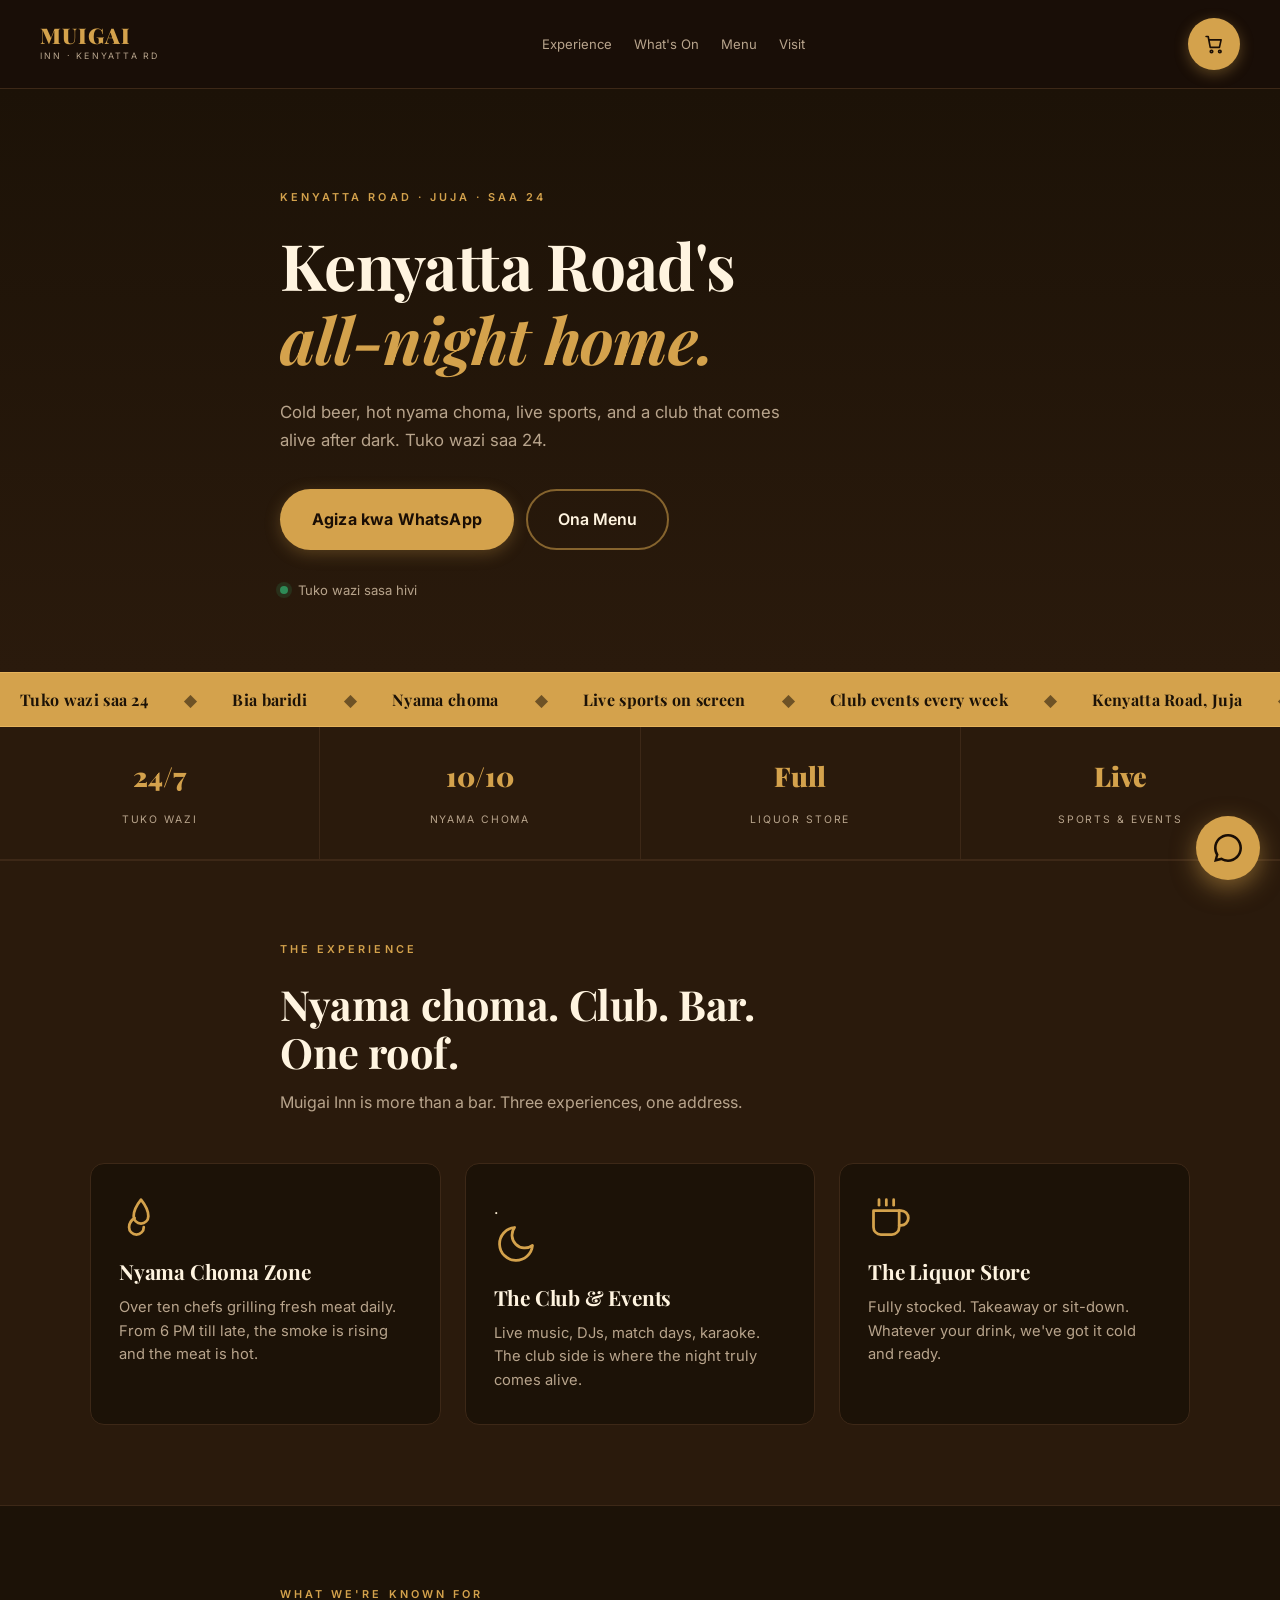
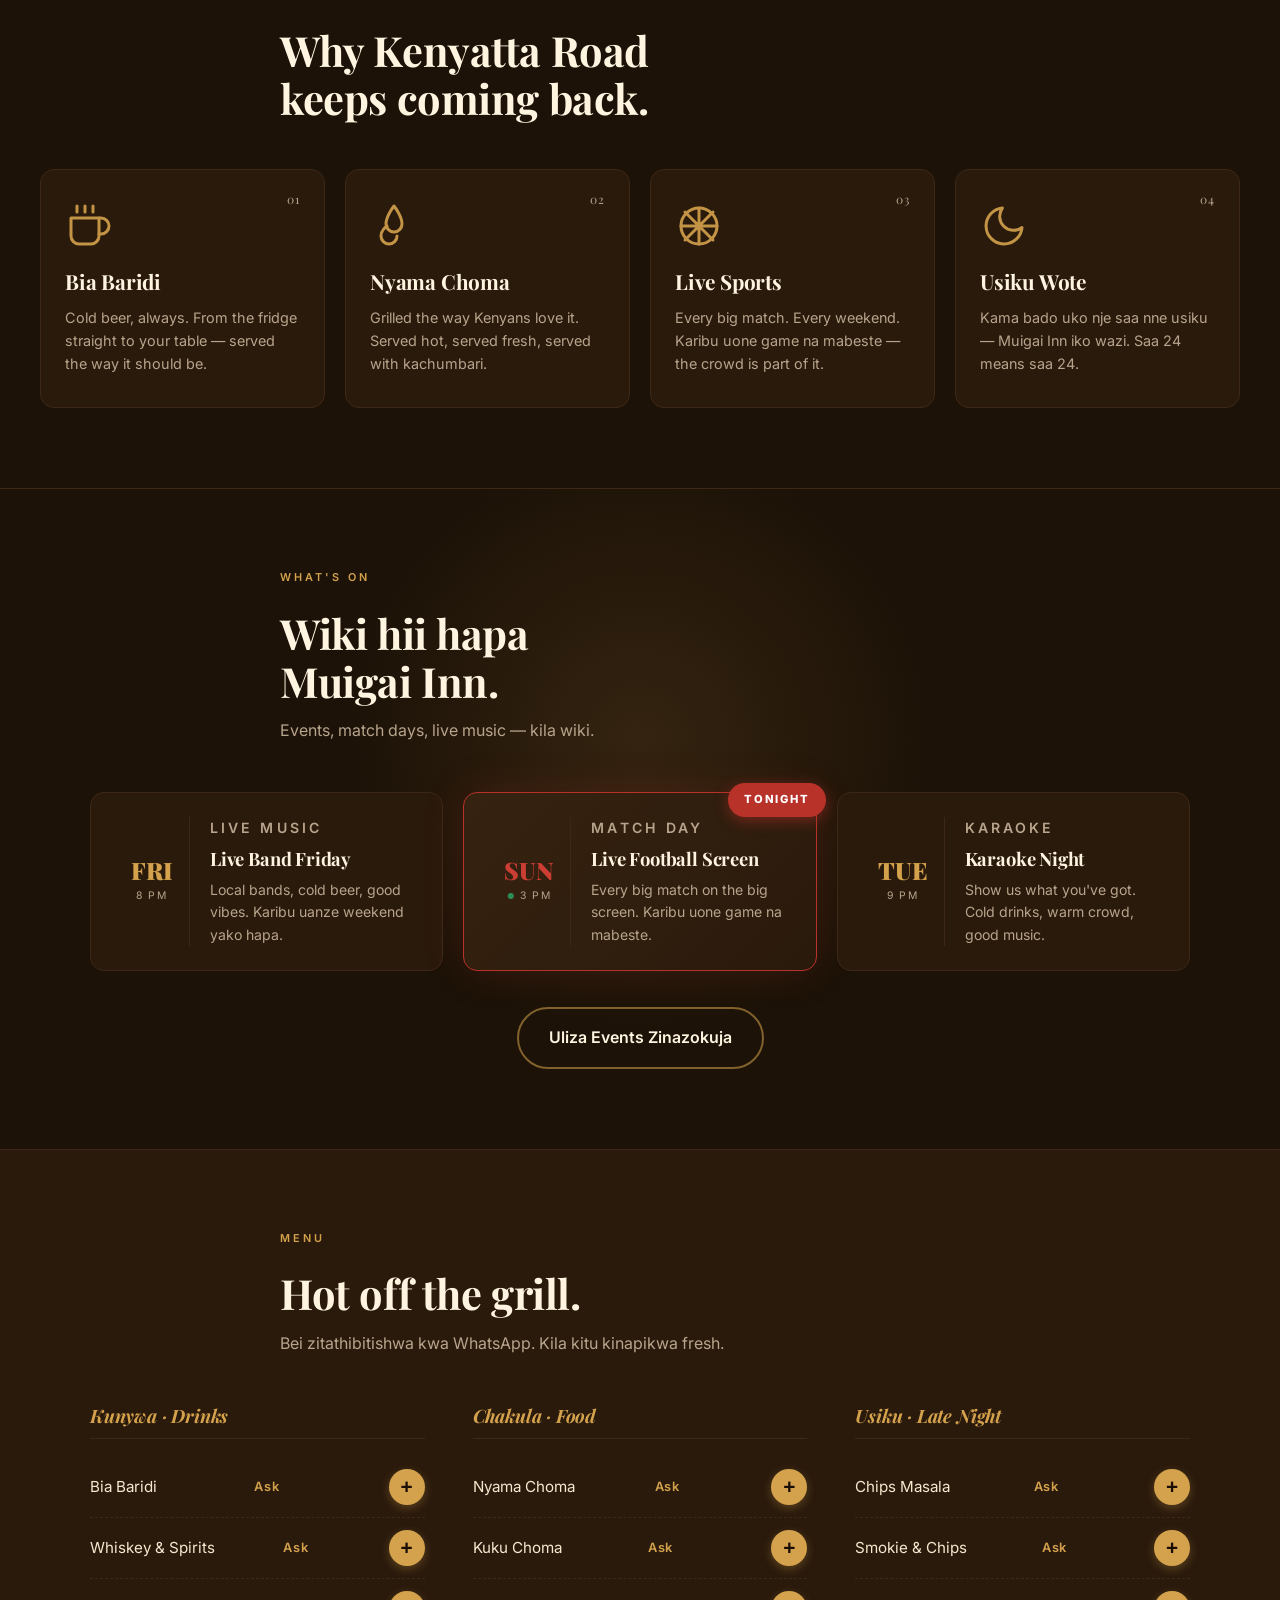
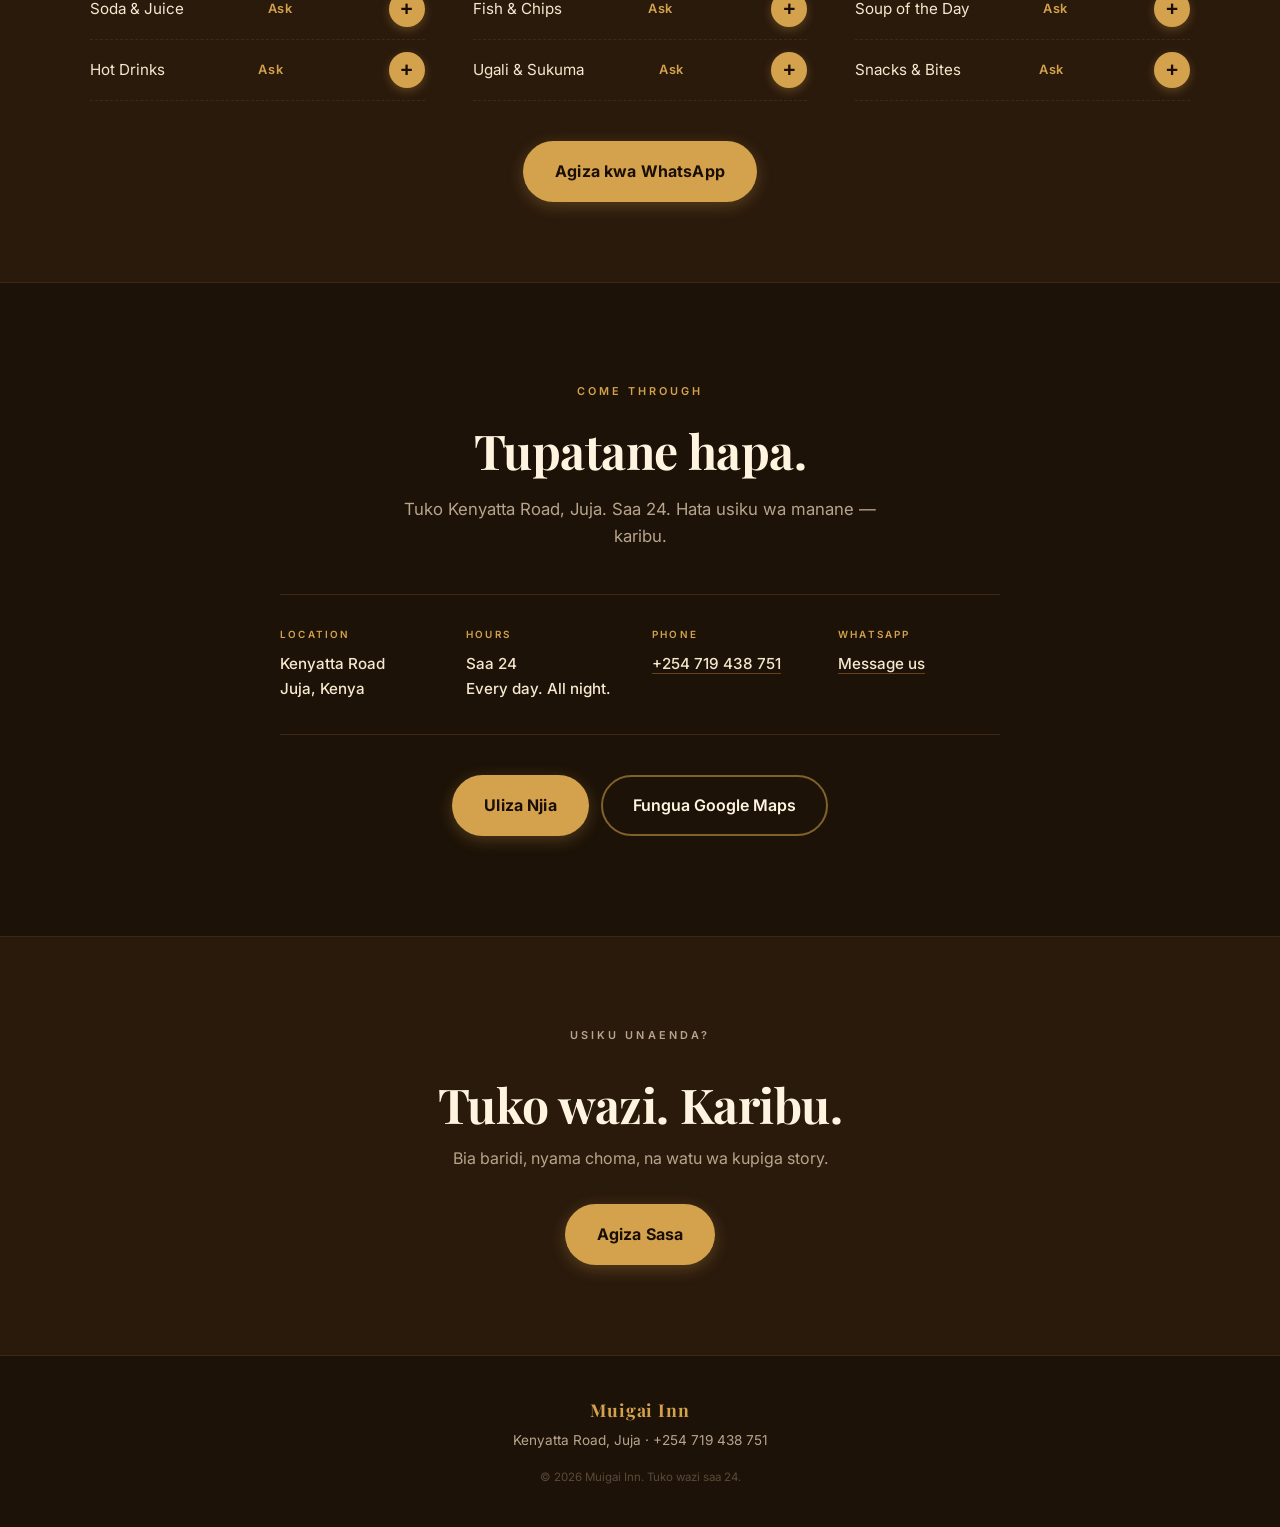
==== index.html @ 58d46f4d "Premium button system: accessible, high contrast, less warm gold" ====
<!DOCTYPE html>
<html lang="en">
<head>
<meta charset="UTF-8">
<meta name="viewport" content="width=device-width, initial-scale=1.0">
<meta name="description" content="Muigai Inn — Kenyatta Road's all-night home. Nyama choma, club, bar. Tuko wazi saa 24.">
<title>Muigai Inn — Kenyatta Road · Tuko Wazi Saa 24</title>
<link rel="preconnect" href="https://fonts.googleapis.com">
<link rel="preconnect" href="https://fonts.gstatic.com" crossorigin>
<link href="https://fonts.googleapis.com/css2?family=Playfair+Display:wght@700;900&family=Inter:wght@400;500;600;700&display=swap" rel="stylesheet">
<link rel="stylesheet" href="style.css">
</head>
<body>

<header class="site-header">
  <a href="#top" class="brand">
    <span class="brand-mark">MUIGAI</span>
    <span class="brand-tag">INN · KENYATTA RD</span>
  </a>
  <nav class="main-nav">
    <a href="#experience">Experience</a>
    <a href="#whatson">What's On</a>
    <a href="#menu">Menu</a>
    <a href="#visit">Visit</a>
  </nav>
  <button type="button" class="cart-button" id="cartButton" aria-label="Open cart">
    <svg viewBox="0 0 24 24" width="20" height="20" fill="none" stroke="currentColor" stroke-width="2" stroke-linecap="round" stroke-linejoin="round"><circle cx="9" cy="21" r="1.5"/><circle cx="19" cy="21" r="1.5"/><path d="M2.5 3h2.5l2.5 13h11l2-9H6"/></svg>
    <span class="cart-badge" id="cartBadge">0</span>
  </button>
</header>

<main id="top">

  <!-- HERO -->
  <section class="hero">
    <div class="hero-glow"></div>
    <div class="hero-inner">
      <p class="eyebrow">KENYATTA ROAD · JUJA · SAA 24</p>
      <h1>Kenyatta Road's<br><span class="amber">all-night home.</span></h1>
      <p class="hero-sub">
        Cold beer, hot nyama choma, live sports, and a club that comes alive after dark. Tuko wazi saa 24.
      </p>
      <div class="hero-actions">
        <a href="https://wa.me/254719438751?text=Habari%20Muigai%20Inn%20[SITE]%2C%20nataka%20kuagiza" class="btn btn-primary" target="_blank" rel="noopener">Agiza kwa WhatsApp</a>
        <a href="#menu" class="btn btn-secondary">Ona Menu</a>
      </div>
      <div class="hero-status">
        <span class="status-dot"></span>
        <span>Tuko wazi sasa hivi</span>
      </div>
    </div>
  </section>

  <!-- TICKER -->
  <div class="ticker">
    <div class="ticker-track">
      <span>Tuko wazi saa 24</span><span class="dot">◆</span>
      <span>Bia baridi</span><span class="dot">◆</span>
      <span>Nyama choma</span><span class="dot">◆</span>
      <span>Live sports on screen</span><span class="dot">◆</span>
      <span>Club events every week</span><span class="dot">◆</span>
      <span>Kenyatta Road, Juja</span><span class="dot">◆</span>
      <span>Tuko wazi saa 24</span><span class="dot">◆</span>
      <span>Bia baridi</span><span class="dot">◆</span>
      <span>Nyama choma</span><span class="dot">◆</span>
      <span>Live sports on screen</span><span class="dot">◆</span>
      <span>Club events every week</span><span class="dot">◆</span>
      <span>Kenyatta Road, Juja</span><span class="dot">◆</span>
    </div>
  </div>

  <!-- STATS -->
  <section class="stats-strip">
    <div class="stat"><strong>24/7</strong><span>Tuko Wazi</span></div>
    <div class="stat"><strong>10/10</strong><span>Nyama Choma</span></div>
    <div class="stat"><strong>Full</strong><span>Liquor Store</span></div>
    <div class="stat"><strong>Live</strong><span>Sports & Events</span></div>
  </section>

  <!-- THE EXPERIENCE -->
  <section id="experience" class="experience-section">
    <div class="section-heading">
      <p class="eyebrow">THE EXPERIENCE</p>
      <h2>Nyama choma. Club. Bar.<br>One roof.</h2>
      <p class="section-sub">Muigai Inn is more than a bar. Three experiences, one address.</p>
    </div>

    <div class="experience-grid">

      <article class="exp-card">
        <div class="exp-icon">
          <svg viewBox="0 0 24 24" fill="none" stroke="currentColor" stroke-width="1.5" stroke-linecap="round" stroke-linejoin="round"><path d="M12 2s-4 5-4 9a4 4 0 0 0 8 0c0-4-4-9-4-9z"/><path d="M8.5 12s-3 2-3 5a4 4 0 0 0 8 0"/></svg>
        </div>
        <h3>Nyama Choma Zone</h3>
        <p>Over ten chefs grilling fresh meat daily. From 6 PM till late, the smoke is rising and the meat is hot.</p>
      </article>

      <article class="exp-card">
 .        <div class="exp-icon">
          <svg viewBox="0 0 24 24" fill="none" stroke="currentColor" stroke-width="1.5" stroke-linecap="round" stroke-linejoin="round"><path d="M21 12.79A9 9 0 1 1 11.21 3 7 7 0 0 0 21 12.79z"/></svg>
        </div>
        <h3>The Club & Events</h3>
        <p>Live music, DJs, match days, karaoke. The club side is where the night truly comes alive.</p>
      </article>

      <article class="exp-card">
        <div class="exp-icon">
          <svg viewBox="0 0 24 24" fill="none" stroke="currentColor" stroke-width="1.5" stroke-linecap="round" stroke-linejoin="round"><path d="M17 8h1a4 4 0 0 1 0 8h-1"/><path d="M3 8h14v9a4 4 0 0 1-4 4H7a4 4 0 0 1-4-4V8z"/><line x1="6" y1="2" x2="6" y2="5"/><line x1="10" y1="2" x2="10" y2="5"/><line x1="14" y1="2" x2="14" y2="5"/></svg>
        </div>
        <h3>The Liquor Store</h3>
        <p>Fully stocked. Takeaway or sit-down. Whatever your drink, we've got it cold and ready.</p>
      </article>

    </div>
  </section>

  <!-- WHAT WE'RE KNOWN FOR -->
  <section id="known" class="known-section">
    <div class="section-heading">
      <p class="eyebrow">WHAT WE'RE KNOWN FOR</p>
      <h2>Why Kenyatta Road<br>keeps coming back.</h2>
    </div>

    <div class="known-grid">

      <article class="known-card">
        <div class="known-icon">
          <svg viewBox="0 0 24 24" fill="none" stroke="currentColor" stroke-width="1.5" stroke-linecap="round" stroke-linejoin="round"><path d="M17 8h1a4 4 0 0 1 0 8h-1"/><path d="M3 8h14v9a4 4 0 0 1-4 4H7a4 4 0 0 1-4-4V8z"/><line x1="6" y1="2" x2="6" y2="5"/><line x1="10" y1="2" x2="10" y2="5"/><line x1="14" y1="2" x2="14" y2="5"/></svg>
        </div>
        <span class="known-num">01</span>
        <h3>Bia Baridi</h3>
        <p>Cold beer, always. From the fridge straight to your table — served the way it should be.</p>
      </article>

      <article class="known-card">
        <div class="known-icon">
          <svg viewBox="0 0 24 24" fill="none" stroke="currentColor" stroke-width="1.5" stroke-linecap="round" stroke-linejoin="round"><path d="M12 2s-4 5-4 9a4 4 0 0 0 8 0c0-4-4-9-4-9z"/><path d="M8.5 12s-3 2-3 5a4 4 0 0 0 8 0"/></svg>
        </div>
        <span class="known-num">02</span>
        <h3>Nyama Choma</h3>
        <p>Grilled the way Kenyans love it. Served hot, served fresh, served with kachumbari.</p>
      </article>

      <article class="known-card">
        <div class="known-icon">
          <svg viewBox="0 0 24 24" fill="none" stroke="currentColor" stroke-width="1.5" stroke-linecap="round" stroke-linejoin="round"><circle cx="12" cy="12" r="9"/><path d="M12 3v18M3 12h18M5 5l14 14M5 19L19 5"/></svg>
        </div>
        <span class="known-num">03</span>
        <h3>Live Sports</h3>
        <p>Every big match. Every weekend. Karibu uone game na mabeste — the crowd is part of it.</p>
      </article>

      <article class="known-card">
        <div class="known-icon">
          <svg viewBox="0 0 24 24" fill="none" stroke="currentColor" stroke-width="1.5" stroke-linecap="round" stroke-linejoin="round"><path d="M21 12.79A9 9 0 1 1 11.21 3 7 7 0 0 0 21 12.79z"/></svg>
        </div>
        <span class="known-num">04</span>
        <h3>Usiku Wote</h3>
        <p>Kama bado uko nje saa nne usiku — Muigai Inn iko wazi. Saa 24 means saa 24.</p>
      </article>

    </div>
  </section>

  <!-- WHAT'S ON -->
  <section id="whatson" class="events-section">
    <div class="section-heading">
      <p class="eyebrow">WHAT'S ON</p>
      <h2>Wiki hii hapa<br>Muigai Inn.</h2>
      <p class="section-sub">Events, match days, live music — kila wiki.</p>
    </div>

    <div class="events-grid">

      <article class="event-card" data-day="5">
        <div class="event-date">
          <span class="event-day">FRI</span>
          <span class="event-time">8 PM</span>
        </div>
        <div class="event-body">
          <span class="next-up-badge">NEXT UP</span><p class="event-tag">LIVE MUSIC</p>
          <h3>Live Band Friday</h3>
          <p>Local bands, cold beer, good vibes. Karibu uanze weekend yako hapa.</p>
        </div>
      </article>

      <article class="event-card" data-day="0">
        <div class="event-date">
          <span class="event-day">SUN</span>
          <span class="event-time">3 PM</span>
        </div>
        <div class="event-body">
          <span class="next-up-badge">NEXT UP</span><p class="event-tag">MATCH DAY</p>
          <h3>Live Football Screen</h3>
          <p>Every big match on the big screen. Karibu uone game na mabeste.</p>
        </div>
      </article>

      <article class="event-card" data-day="2">
        <div class="event-date">
          <span class="event-day">TUE</span>
          <span class="event-time">9 PM</span>
        </div>
        <div class="event-body">
          <span class="next-up-badge">NEXT UP</span><p class="event-tag">KARAOKE</p>
          <h3>Karaoke Night</h3>
          <p>Show us what you've got. Cold drinks, warm crowd, good music.</p>
        </div>
      </article>

    </div>

    <div class="events-cta">
      <a href="https://wa.me/254719438751?text=Habari%20Muigai%20Inn%20[SITE]%2C%20nataka%20kujua%20event%20zinazokuja" class="btn btn-secondary" target="_blank" rel="noopener">Uliza Events Zinazokuja</a>
    </div>
  </section>

  <!-- MENU -->
  <section id="menu" class="menu-section">
    <div class="section-heading">
      <p class="eyebrow">MENU</p>
      <h2>Hot off the grill.</h2>
      <p class="section-sub">Bei zitathibitishwa kwa WhatsApp. Kila kitu kinapikwa fresh.</p>
    </div>

    <div class="menu-grid">

      <div class="menu-block">
        <h3 class="menu-category">Kunywa · Drinks</h3>
        <ul class="menu-list">
          <li><span>Bia Baridi</span><em>Ask</em><button type="button" class="menu-add" data-name="Bia Baridi">+</button></li>
          <li><span>Whiskey & Spirits</span><em>Ask</em><button type="button" class="menu-add" data-name="Whiskey & Spirits">+</button></li>
          <li><span>Soda & Juice</span><em>Ask</em><button type="button" class="menu-add" data-name="Soda & Juice">+</button></li>
          <li><span>Hot Drinks</span><em>Ask</em><button type="button" class="menu-add" data-name="Hot Drinks">+</button></li>
        </ul>
      </div>

      <div class="menu-block">
        <h3 class="menu-category">Chakula · Food</h3>
        <ul class="menu-list">
          <li><span>Nyama Choma</span><em>Ask</em><button type="button" class="menu-add" data-name="Nyama Choma">+</button></li>
          <li><span>Kuku Choma</span><em>Ask</em><button type="button" class="menu-add" data-name="Kuku Choma">+</button></li>
          <li><span>Fish & Chips</span><em>Ask</em><button type="button" class="menu-add" data-name="Fish & Chips">+</button></li>
          <li><span>Ugali & Sukuma</span><em>Ask</em><button type="button" class="menu-add" data-name="Ugali & Sukuma">+</button></li>
        </ul>
      </div>

      <div class="menu-block">
        <h3 class="menu-category">Usiku · Late Night</h3>
        <ul class="menu-list">
          <li><span>Chips Masala</span><em>Ask</em><button type="button" class="menu-add" data-name="Chips Masala">+</button></li>
          <li><span>Smokie & Chips</span><em>Ask</em><button type="button" class="menu-add" data-name="Smokie & Chips">+</button></li>
          <li><span>Soup of the Day</span><em>Ask</em><button type="button" class="menu-add" data-name="Soup of the Day">+</button></li>
          <li><span>Snacks & Bites</span><em>Ask</em><button type="button" class="menu-add" data-name="Snacks & Bites">+</button></li>
        </ul>
      </div>

    </div>

    <div class="menu-cta">
      <a href="https://wa.me/254719438751?text=Habari%20Muigai%20Inn%20[SITE]%2C%20nataka%20kuagiza" class="btn btn-primary" target="_blank" rel="noopener">Agiza kwa WhatsApp</a>
    </div>
  </section>

  <!-- VISIT -->
  <section id="visit" class="visit-section">
    <div class="visit-inner">
      <p class="eyebrow">COME THROUGH</p>
      <h2>Tupatane hapa.</h2>
      <p class="visit-sub">Tuko Kenyatta Road, Juja. Saa 24. Hata usiku wa manane — karibu.</p>

      <div class="visit-details">
        <div class="visit-detail">
          <span>LOCATION</span>
          <strong>Kenyatta Road<br>Juja, Kenya</strong>
        </div>
        <div class="visit-detail">
          <span>HOURS</span>
          <strong>Saa 24<br>Every day. All night.</strong>
        </div>
        <div class="visit-detail">
          <span>PHONE</span>
          <strong><a href="tel:+254719438751">+254 719 438 751</a></strong>
        </div>
        <div class="visit-detail">
          <span>WHATSAPP</span>
          <strong><a href="https://wa.me/254719438751?text=Habari%20Muigai%20Inn%20[SITE]" target="_blank" rel="noopener">Message us</a></strong>
        </div>
      </div>

      <div class="visit-actions">
        <a href="https://wa.me/254719438751?text=Habari%20Muigai%20Inn%20[SITE]%2C%20nataka%20kujua%20mko%20wapi" class="btn btn-primary" target="_blank" rel="noopener">Uliza Njia</a>
        <a href="https://www.google.com/maps/search/?api=1&query=Muigai+Inn+Kenyatta+Road+Juja" class="btn btn-secondary" target="_blank" rel="noopener">Fungua Google Maps</a>
      </div>
    </div>
  </section>

  <!-- FINAL CTA -->
  <section class="final-cta">
    <p class="eyebrow">USIKU UNAENDA?</p>
    <h2>Tuko wazi. Karibu.</h2>
    <p>Bia baridi, nyama choma, na watu wa kupiga story.</p>
    <a href="https://wa.me/254719438751?text=Habari%20Muigai%20Inn%20[SITE]%2C%20niko%20njiani" class="btn btn-primary" target="_blank" rel="noopener">Agiza Sasa</a>
  </section>

</main>

<footer class="site-footer">
  <p>Muigai Inn</p>
  <p class="footer-sub">Kenyatta Road, Juja · +254 719 438 751</p>
  <p class="footer-fine">© 2026 Muigai Inn. Tuko wazi saa 24.</p>
</footer>

<a href="https://wa.me/254719438751?text=Habari%20Muigai%20Inn%20[SITE]%2C%20nataka%20kuagiza" class="floating-whatsapp" target="_blank" rel="noopener" aria-label="WhatsApp">
  <svg viewBox="0 0 24 24" width="28" height="28" fill="currentColor"><path d="M20.5 3.5A11.9 11.9 0 0 0 12 0C5.4 0 0 5.4 0 12c0 2.1.5 4.1 1.6 5.9L0 24l6.3-1.6A11.9 11.9 0 0 0 12 24c6.6 0 12-5.4 12-12 0-3.2-1.2-6.2-3.5-8.5zM12 21.8c-1.8 0-3.5-.5-5-1.4l-.4-.2-3.7.9 1-3.6-.2-.4A9.7 9.7 0 0 1 2.2 12C2.2 6.6 6.6 2.2 12 2.2S21.8 6.6 21.8 12s-4.4 9.8-9.8 9.8z"/></svg>
</a>

<!-- CART DRAWER -->
<aside class="cart-drawer" id="cartDrawer" aria-hidden="true">
  <div class="cart-header">
    <h3>Order yako</h3>
    <button type="button" class="cart-close" id="cartClose" aria-label="Close">×</button>
  </div>
  <div class="cart-items" id="cartItems"><p class="cart-empty">Bado hakuna kitu.</p></div>
  <div class="cart-footer">
    <p class="cart-note">Bei zitathibitishwa kwa WhatsApp.</p>
    <button type="button" class="btn btn-hot cart-checkout" id="cartCheckout">Tuma Order</button>
  </div>
</aside>
<div class="cart-overlay" id="cartOverlay"></div>
<div class="toast" id="toast">Imeongezwa</div>

<script src="script.js"></script>
</body>
</html>
---- style.css ----
:root {
  --bg: #1C1207;
  --surface: #2A1A0C;
  --surface-2: #362210;
  --amber: #D4A24C;
  --amber-light: #E5B35C;
  --hot: #B8322A;
  --hot-light: #CC3D34;
  --cream: #FFF4E0;
  --text: #F5E8CE;
  --muted: #B8A48C;
  --border: #3D2817;
  --red: #C55A34;
  --radius: 14px;
}

* { margin: 0; padding: 0; box-sizing: border-box; }

html, body {
  background: var(--bg);
  color: var(--text);
  font-family: 'Inter', -apple-system, sans-serif;
  line-height: 1.6;
  -webkit-font-smoothing: antialiased;
}

h1, h2, h3 { font-family: 'Playfair Display', serif; font-weight: 700; letter-spacing: -0.01em; line-height: 1.15; }
a { color: inherit; text-decoration: none; }
img { max-width: 100%; display: block; }

/* ===== HEADER ===== */
.site-header {
  position: sticky; top: 0; z-index: 100;
  display: flex; align-items: center; justify-content: space-between;
  gap: 16px; padding: 16px 20px;
  background: rgba(26, 15, 8, 0.92);
  backdrop-filter: blur(12px);
  border-bottom: 1px solid var(--border);
}
.brand { display: flex; flex-direction: column; }
.brand-mark {
  font-family: 'Playfair Display', serif;
  font-weight: 900; font-size: 1.35rem;
  color: var(--amber); letter-spacing: 0.05em; line-height: 1;
}
.brand-tag {
  font-size: 0.55rem; letter-spacing: 0.25em;
  color: var(--muted); margin-top: 3px;
}
.main-nav { display: none; gap: 22px; font-size: 0.82rem; color: var(--muted); }
.main-nav a:hover { color: var(--amber); }
.header-cta {
  display: inline-flex; align-items: center; gap: 8px;
  background: var(--amber); color: var(--bg);
  font-weight: 600; font-size: 0.78rem;
  padding: 9px 16px; border-radius: 999px;
}
.header-cta:hover { background: var(--amber-light); }
.header-cta .dot {
  width: 7px; height: 7px; border-radius: 50%;
  background: #2E8B57;
  box-shadow: 0 0 0 3px rgba(46, 139, 87, 0.25);
  animation: pulse 2s infinite;
}
@keyframes pulse {
  0%, 100% { box-shadow: 0 0 0 3px rgba(46, 139, 87, 0.25); }
  50% { box-shadow: 0 0 0 6px rgba(46, 139, 87, 0.1); }
}
@media (min-width: 720px) {
  .main-nav { display: flex; }
  .site-header { padding: 18px 40px; }
}

/* ===== HERO ===== */
.hero {
  position: relative;
  padding: 100px 20px 70px;
  overflow: hidden;
  background: linear-gradient(180deg, var(--bg) 0%, var(--surface) 100%);
}
.hero-glow {
  position: absolute;
  top: -100px; left: 50%;
  transform: translateX(-50%);
  width: 600px; height: 600px;
  background: radial-gradient(circle, var(--amber-glow) 0%, transparent 60%);
  pointer-events: none;
  opacity: 0.7;
}
.hero-inner { position: relative; max-width: 720px; margin: 0 auto; }
.eyebrow {
  font-size: 0.68rem; letter-spacing: 0.28em;
  color: var(--amber); font-weight: 600;
  margin-bottom: 22px;
}
.hero h1 {
  font-size: clamp(2.4rem, 9vw, 4rem);
  margin-bottom: 22px;
  color: var(--cream);
}
.hero h1 .amber { color: var(--amber); font-style: italic; }
.hero-sub {
  font-size: 1.05rem; color: var(--muted);
  max-width: 540px; margin-bottom: 34px;
  line-height: 1.7;
}
.hero-actions { display: flex; flex-wrap: wrap; gap: 12px; margin-bottom: 26px; }

.btn {
  display: inline-block; padding: 14px 26px;
  border-radius: 999px; font-weight: 600;
  font-size: 0.88rem;
  transition: all 0.2s ease;
  border: 1px solid transparent;
  font-family: inherit;
}
.btn-primary { background: var(--amber); color: var(--bg); }
.btn-primary:hover { background: var(--amber-light); }
.btn-secondary { border-color: var(--border); color: var(--text); }
.btn-secondary:hover { border-color: var(--amber); color: var(--amber); }

.hero-status {
  display: inline-flex; align-items: center; gap: 10px;
  font-size: 0.82rem; color: var(--muted);
}
.status-dot {
  width: 8px; height: 8px; border-radius: 50%;
  background: #2E8B57;
  box-shadow: 0 0 0 4px rgba(46, 139, 87, 0.2);
}

/* ===== TICKER ===== */
.ticker {
  background: var(--amber); color: var(--bg);
  overflow: hidden; padding: 14px 0;
  border-top: 1px solid var(--amber-light);
  border-bottom: 1px solid var(--amber-light);
}
.ticker-track {
  display: flex; gap: 36px;
  animation: scroll 45s linear infinite;
  white-space: nowrap;
  font-family: 'Playfair Display', serif;
  font-weight: 700; font-size: 1rem;
  letter-spacing: 0.02em;
  padding: 0 20px;
}
.ticker-track .dot { opacity: 0.55; }
@keyframes scroll {
  from { transform: translateX(0); }
  to { transform: translateX(-50%); }
}

/* ===== STATS ===== */
.stats-strip {
  display: grid;
  grid-template-columns: repeat(2, 1fr);
  gap: 1px;
  background: var(--border);
  border-bottom: 1px solid var(--border);
}
@media (min-width: 720px) { .stats-strip { grid-template-columns: repeat(4, 1fr); } }
.stat {
  background: var(--surface);
  padding: 28px 20px; text-align: center;
}
.stat strong {
  display: block;
  font-family: 'Playfair Display', serif;
  font-size: 1.7rem; font-weight: 900;
  color: var(--amber); margin-bottom: 6px;
}
.stat span {
  font-size: 0.65rem; letter-spacing: 0.18em;
  color: var(--muted); text-transform: uppercase;
}

/* ===== KNOWN SECTION ===== */
.known-section { padding: 80px 20px; }
.section-heading {
  max-width: 720px; margin: 0 auto 48px;
}
.section-heading h2 {
  font-size: clamp(1.8rem, 5vw, 2.6rem);
  margin-bottom: 14px;
  color: var(--cream);
}
.section-sub { color: var(--muted); }

.known-grid {
  display: grid;
  grid-template-columns: 1fr;
  gap: 20px;
  max-width: 1200px;
  margin: 0 auto;
}
@media (min-width: 640px) { .known-grid { grid-template-columns: repeat(2, 1fr); } }
@media (min-width: 960px) { .known-grid { grid-template-columns: repeat(4, 1fr); } }

.known-card {
  background: var(--surface);
  border: 1px solid var(--border);
  border-radius: var(--radius);
  padding: 32px 24px;
  position: relative;
  transition: all 0.3s ease;
  overflow: hidden;
}
.known-card:hover {
  border-color: var(--amber);
  transform: translateY(-3px);
  background: var(--surface-2);
}
.known-icon {
  width: 48px; height: 48px;
  color: var(--amber);
  margin-bottom: 20px;
  opacity: 0.9;
}
.known-num {
  position: absolute;
  top: 20px; right: 24px;
  font-family: 'Playfair Display', serif;
  font-size: 0.75rem;
  color: var(--muted);
  letter-spacing: 0.1em;
}
.known-card h3 {
  font-size: 1.3rem;
  margin-bottom: 12px;
  color: var(--cream);
}
.known-card p {
  font-size: 0.9rem;
  color: var(--muted);
  line-height: 1.6;
}

/* ===== MENU ===== */
.menu-section {
  padding: 80px 20px;
  background: var(--surface);
  border-top: 1px solid var(--border);
  border-bottom: 1px solid var(--border);
}
.menu-grid {
  display: grid;
  grid-template-columns: 1fr;
  gap: 40px;
  max-width: 1100px;
  margin: 0 auto 40px;
}
@media (min-width: 720px) { .menu-grid { grid-template-columns: repeat(3, 1fr); gap: 48px; } }

.menu-block {}
.menu-category {
  font-family: 'Playfair Display', serif;
  font-size: 1.15rem;
  color: var(--amber);
  margin-bottom: 18px;
  padding-bottom: 12px;
  border-bottom: 1px solid var(--border);
  font-style: italic;
}
.menu-list { list-style: none; }
.menu-list li {
  display: flex;
  justify-content: space-between;
  align-items: baseline;
  gap: 12px;
  padding: 12px 0;
  border-bottom: 1px dashed rgba(154, 135, 112, 0.15);
  font-size: 0.95rem;
}
.menu-list li span { color: var(--text); }
.menu-list li em {
  font-style: normal;
  font-size: 0.8rem;
  color: var(--amber);
  font-weight: 600;
  letter-spacing: 0.05em;
}
.menu-cta { text-align: center; }

/* ===== VISIT ===== */
.visit-section {
  padding: 100px 20px;
  background:
    radial-gradient(ellipse at bottom, var(--amber-glow) 0%, transparent 60%),
    var(--bg);
}
.visit-inner { max-width: 720px; margin: 0 auto; text-align: center; }
.visit-inner h2 {
  font-size: clamp(2rem, 6vw, 3rem);
  margin-bottom: 18px;
  color: var(--cream);
}
.visit-sub {
  color: var(--muted);
  font-size: 1.05rem;
  margin-bottom: 44px;
  max-width: 480px;
  margin-left: auto;
  margin-right: auto;
}
.visit-details {
  display: grid;
  grid-template-columns: repeat(2, 1fr);
  gap: 28px 24px;
  margin-bottom: 40px;
  padding: 32px 0;
  border-top: 1px solid var(--border);
  border-bottom: 1px solid var(--border);
  text-align: left;
}
@media (min-width: 640px) { .visit-details { grid-template-columns: repeat(4, 1fr); } }
.visit-detail span {
  display: block;
  font-size: 0.62rem; letter-spacing: 0.22em;
  color: var(--amber); font-weight: 600;
  margin-bottom: 8px;
}
.visit-detail strong {
  font-weight: 500;
  font-size: 0.95rem;
  line-height: 1.5;
  color: var(--text);
}
.visit-detail a { border-bottom: 1px solid rgba(212, 136, 59, 0.4); }
.visit-detail a:hover { color: var(--amber); border-color: var(--amber); }
.visit-actions { display: flex; flex-wrap: wrap; gap: 12px; justify-content: center; }

/* ===== FINAL CTA ===== */
.final-cta {
  text-align: center;
  padding: 90px 20px;
  background: var(--surface);
  border-top: 1px solid var(--border);
}
.final-cta h2 {
  font-size: clamp(2rem, 6vw, 3rem);
  margin-bottom: 14px;
  color: var(--cream);
}
.final-cta p { color: var(--muted); margin-bottom: 32px; }

/* ===== FOOTER ===== */
.site-footer {
  text-align: center;
  padding: 40px 20px;
  border-top: 1px solid var(--border);
  font-size: 0.85rem;
  color: var(--muted);
  background: var(--bg);
}
.site-footer p:first-child {
  font-family: 'Playfair Display', serif;
  color: var(--amber);
  font-weight: 700;
  font-size: 1.1rem;
  letter-spacing: 0.05em;
}
.footer-sub { margin: 6px 0 16px; }
.footer-fine { font-size: 0.72rem; color: #5A4A38; }

/* ===== FLOATING WHATSAPP ===== */
.floating-whatsapp {
  position: fixed;
  bottom: 20px; right: 20px;
  width: 58px; height: 58px;
  background: var(--amber);
  color: var(--bg);
  border-radius: 50%;
  display: flex; align-items: center; justify-content: center;
  box-shadow: 0 8px 24px var(--amber-glow);
  z-index: 200;
  transition: transform 0.2s;
}
.floating-whatsapp:hover { transform: scale(1.08); background: var(--amber-light); }

/* ===== REVEAL ===== */
.reveal {
  opacity: 0;
  transform: translateY(20px);
  transition: opacity 0.7s ease, transform 0.7s ease;
}
.reveal.visible { opacity: 1; transform: translateY(0); }

/* ===== EVENTS SECTION ===== */
.events-section {
  padding: 80px 20px;
  background: var(--bg);
  border-top: 1px solid var(--border);
}
.events-grid {
  display: grid;
  grid-template-columns: 1fr;
  gap: 20px;
  max-width: 1100px;
  margin: 0 auto 36px;
}
@media (min-width: 720px) { .events-grid { grid-template-columns: repeat(3, 1fr); } }

.event-card {
  display: flex;
  gap: 20px;
  background: var(--surface);
  border: 1px solid var(--border);
  border-radius: var(--radius);
  padding: 24px;
  transition: all 0.25s ease;
}
.event-card:hover {
  border-color: var(--amber);
  transform: translateY(-3px);
  background: var(--surface-2);
}
.event-date {
  flex-shrink: 0;
  display: flex;
  flex-direction: column;
  align-items: center;
  justify-content: center;
  padding: 12px 16px;
  border-right: 1px solid var(--border);
  min-width: 68px;
}
.event-day {
  font-family: 'Playfair Display', serif;
  font-size: 1.5rem;
  font-weight: 900;
  color: var(--amber);
  line-height: 1;
}
.event-time {
  font-size: 0.65rem;
  letter-spacing: 0.15em;
  color: var(--muted);
  margin-top: 6px;
}
.event-body { flex: 1; }
.event-tag {
  font-size: 0.6rem;
  letter-spacing: 0.22em;
  color: var(--amber);
  font-weight: 600;
  margin-bottom: 8px;
}
.event-body h3 {
  font-size: 1.15rem;
  margin-bottom: 10px;
  color: var(--cream);
}
.event-body p {
  font-size: 0.88rem;
  color: var(--muted);
  line-height: 1.6;
}
.events-cta { text-align: center; }

/* ===== CART BUTTON ===== */
.cart-button { position: relative; background: var(--amber); color: var(--bg); border: none; width: 44px; height: 44px; border-radius: 50%; display: flex; align-items: center; justify-content: center; cursor: pointer; }
.cart-button:hover { background: var(--amber-light); }
.cart-badge { position: absolute; top: -4px; right: -4px; background: var(--bg); color: var(--amber); border: 2px solid var(--amber); min-width: 22px; height: 22px; border-radius: 999px; display: none; align-items: center; justify-content: center; font-size: 0.7rem; font-weight: 700; padding: 0 5px; }

/* ===== MENU ADD BUTTON ===== */
.menu-add { background: var(--amber); color: var(--bg); border: none; width: 26px; height: 26px; border-radius: 50%; font-weight: 700; font-size: 1rem; cursor: pointer; margin-left: 10px; display: inline-flex; align-items: center; justify-content: center; transition: background 0.2s; }
.menu-add:hover { background: var(--amber-light); }
.menu-list li { align-items: center; }

/* ===== CART DRAWER ===== */
.cart-drawer { position: fixed; top: 0; right: 0; height: 100vh; width: 90%; max-width: 400px; background: var(--surface); border-left: 1px solid var(--border); z-index: 300; transform: translateX(100%); transition: transform 0.3s ease; display: flex; flex-direction: column; }
.cart-drawer.open { transform: translateX(0); }
.cart-overlay { position: fixed; inset: 0; background: rgba(0,0,0,0.75); z-index: 250; opacity: 0; pointer-events: none; transition: opacity 0.3s; }
.cart-overlay.open { opacity: 1; pointer-events: auto; }
.cart-header { display: flex; align-items: center; justify-content: space-between; padding: 20px; border-bottom: 1px solid var(--border); }
.cart-header h3 { font-size: 1.1rem; color: var(--cream); }
.cart-close { background: none; border: none; color: var(--text); font-size: 1.8rem; line-height: 1; cursor: pointer; padding: 0 8px; }
.cart-items { flex: 1; overflow-y: auto; padding: 16px 20px; }
.cart-empty { color: var(--muted); font-size: 0.9rem; text-align: center; padding: 40px 0; }
.cart-item { display: flex; align-items: center; justify-content: space-between; padding: 14px 0; border-bottom: 1px solid var(--border); gap: 12px; }
.cart-item-info { flex: 1; min-width: 0; }
.cart-item-name { font-size: 0.95rem; font-weight: 600; color: var(--text); }
.cart-remove { background: none; border: none; color: var(--muted); font-size: 1.4rem; cursor: pointer; padding: 4px 8px; }
.cart-remove:hover { color: var(--amber); }
.cart-footer { padding: 16px 20px; border-top: 1px solid var(--border); background: var(--surface-2); }
.cart-note { font-size: 0.75rem; color: var(--muted); margin-bottom: 12px; text-align: center; }
.cart-checkout { width: 100%; text-align: center; border: none; cursor: pointer; }

/* ===== TOAST ===== */
.toast { position: fixed; bottom: 100px; left: 50%; transform: translateX(-50%) translateY(20px); background: var(--amber); color: var(--bg); padding: 12px 22px; border-radius: 999px; font-weight: 600; font-size: 0.88rem; z-index: 500; opacity: 0; pointer-events: none; transition: opacity 0.25s, transform 0.25s; white-space: nowrap; }
.toast.show { opacity: 1; transform: translateX(-50%) translateY(0); }
/* ===== EXPERIENCE SECTION ===== */
.experience-section {
  padding: 80px 20px;
  background: var(--surface);
  border-top: 1px solid var(--border);
  border-bottom: 1px solid var(--border);
}
.experience-grid {
  display: grid;
  grid-template-columns: 1fr;
  gap: 24px;
  max-width: 1100px;
  margin: 0 auto;
}
@media (min-width: 720px) { .experience-grid { grid-template-columns: repeat(3, 1fr); } }

.exp-card {
  background: var(--bg);
  border: 1px solid var(--border);
  border-radius: var(--radius);
  padding: 32px 28px;
  transition: all 0.3s ease;
}
.exp-card:hover {
  border-color: var(--amber);
  transform: translateY(-3px);
  background: var(--surface-2);
}
.exp-icon {
  width: 44px;
  height: 44px;
  color: var(--amber);
  margin-bottom: 20px;
}
.exp-card h3 {
  font-size: 1.3rem;
  margin-bottom: 12px;
  color: var(--cream);
}
.exp-card p {
  font-size: 0.92rem;
  color: var(--muted);
  line-height: 1.6;
}

/* ===== EVENTS SECTION — ALIVE ===== */
.events-section {
  position: relative;
  overflow: hidden;
}
.events-section::before {
  content: "";
  position: absolute;
  top: -100px;
  left: 50%;
  transform: translateX(-50%);
  width: 700px;
  height: 700px;
  background: radial-gradient(circle, rgba(229, 160, 84, 0.12) 0%, transparent 60%);
  pointer-events: none;
  z-index: 0;
}
.events-section .section-heading,
.events-section .events-grid,
.events-section .events-cta {
  position: relative;
  z-index: 1;
}

/* Event card base — subtle breathing glow */
.event-card {
  position: relative;
  transition: all 0.3s ease;
}

/* NEXT UP badge — hidden by default */
.next-up-badge {
  display: none;
  position: absolute;
  top: -10px;
  right: -10px;
  background: var(--amber);
  color: var(--bg);
  font-family: 'Inter', sans-serif;
  font-size: 0.6rem;
  font-weight: 700;
  letter-spacing: 0.15em;
  padding: 6px 12px;
  border-radius: 999px;
  z-index: 10;
  box-shadow: 0 4px 12px rgba(229, 160, 84, 0.4);
}

/* When JS flags this card as next up */
.event-card.next-up {
  border-color: var(--amber);
  background: linear-gradient(135deg, var(--surface-2) 0%, var(--surface) 100%);
  box-shadow: 0 0 40px rgba(229, 160, 84, 0.2);
  animation: breathe 3s ease-in-out infinite;
}
.event-card.next-up .next-up-badge {
  display: inline-block;
  animation: pulse-badge 2s ease-in-out infinite;
}
.event-card.next-up .event-day {
  color: var(--amber-light);
}

/* Tonight indicator under badge */
.event-card.next-up .event-time::before {
  content: "● ";
  color: #2E8B57;
  font-size: 0.8em;
}

@keyframes breathe {
  0%, 100% {
    box-shadow: 0 0 30px rgba(229, 160, 84, 0.15);
  }
  50% {
    box-shadow: 0 0 50px rgba(229, 160, 84, 0.35);
  }
}

@keyframes pulse-badge {
  0%, 100% {
    transform: scale(1);
    opacity: 1;
  }
  50% {
    transform: scale(1.05);
    opacity: 0.9;
  }
}

/* ===== PREMIUM BUTTON SYSTEM ===== */
/* Built for ALL readers: high contrast, big text, big tap targets */

/* PRIMARY — main CTAs. Gold background, dark text. Max contrast. */
.btn-primary {
  background: var(--amber);
  color: #1A0E05;
  font-weight: 700;
  font-size: 1rem;
  letter-spacing: 0.01em;
  padding: 18px 32px;
  border: none;
  border-radius: 999px;
  min-height: 56px;
  display: inline-flex;
  align-items: center;
  justify-content: center;
  box-shadow: 0 4px 16px rgba(212, 162, 76, 0.28);
  transition: all 0.2s ease;
  text-decoration: none;
}
.btn-primary:hover,
.btn-primary:focus {
  background: var(--amber-light);
  box-shadow: 0 6px 22px rgba(212, 162, 76, 0.45);
  transform: translateY(-1px);
  outline: none;
}

/* SECONDARY — softer CTAs. Outline style, cream text. */
.btn-secondary {
  background: transparent;
  color: #FFF4E0;
  border: 2px solid rgba(212, 162, 76, 0.55);
  font-weight: 600;
  font-size: 1rem;
  padding: 16px 30px;
  border-radius: 999px;
  min-height: 56px;
  display: inline-flex;
  align-items: center;
  justify-content: center;
  transition: all 0.2s ease;
  text-decoration: none;
}
.btn-secondary:hover,
.btn-secondary:focus {
  border-color: var(--amber);
  color: var(--amber);
  background: rgba(212, 162, 76, 0.08);
  outline: none;
}

/* HOT — urgent/attention. Deep red background, white text. */
.btn-hot {
  background: var(--hot);
  color: #FFFFFF;
  font-weight: 700;
  font-size: 0.95rem;
  padding: 14px 26px;
  border: none;
  border-radius: 999px;
  min-height: 52px;
  display: inline-flex;
  align-items: center;
  justify-content: center;
  box-shadow: 0 4px 16px rgba(184, 50, 42, 0.35);
  transition: all 0.2s ease;
  text-decoration: none;
}
.btn-hot:hover,
.btn-hot:focus {
  background: var(--hot-light);
  box-shadow: 0 6px 22px rgba(184, 50, 42, 0.5);
  transform: translateY(-1px);
  outline: none;
}

/* ===== HEADER CART BUTTON — bigger for drunk/old fingers ===== */
.cart-button {
  width: 52px;
  height: 52px;
  background: var(--amber);
  color: #1A0E05;
  box-shadow: 0 4px 14px rgba(212, 162, 76, 0.35);
}
.cart-button:hover {
  background: var(--amber-light);
}
.cart-badge {
  min-width: 26px;
  height: 26px;
  font-size: 0.78rem;
  font-weight: 800;
  background: #1A0E05;
  color: var(--amber);
  border: 2px solid var(--amber);
}

/* ===== MENU + BUTTON — bigger tap target ===== */
.menu-add {
  width: 36px;
  height: 36px;
  background: var(--amber);
  color: #1A0E05;
  font-size: 1.3rem;
  font-weight: 800;
  box-shadow: 0 3px 10px rgba(212, 162, 76, 0.3);
  margin-left: 12px;
}
.menu-add:hover {
  background: var(--amber-light);
  transform: scale(1.08);
}

/* ===== FLOATING WHATSAPP — bigger, high contrast ===== */
.floating-whatsapp {
  width: 64px;
  height: 64px;
  background: var(--amber);
  color: #1A0E05;
  box-shadow: 0 8px 24px rgba(212, 162, 76, 0.5);
}

/* ===== CART CHECKOUT BUTTON ===== */
.cart-checkout {
  font-size: 1rem;
  font-weight: 700;
  padding: 18px 24px;
  min-height: 56px;
}

/* ===== NEXT UP BADGE — now red for urgency ===== */
.next-up-badge {
  background: var(--hot);
  color: #FFFFFF;
  font-size: 0.7rem;
  font-weight: 800;
  letter-spacing: 0.16em;
  padding: 8px 16px;
  box-shadow: 0 4px 14px rgba(184, 50, 42, 0.5);
}
.event-card.next-up {
  border-color: var(--hot);
  box-shadow: 0 0 40px rgba(184, 50, 42, 0.18);
}
.event-card.next-up .event-day {
  color: var(--hot-light);
}
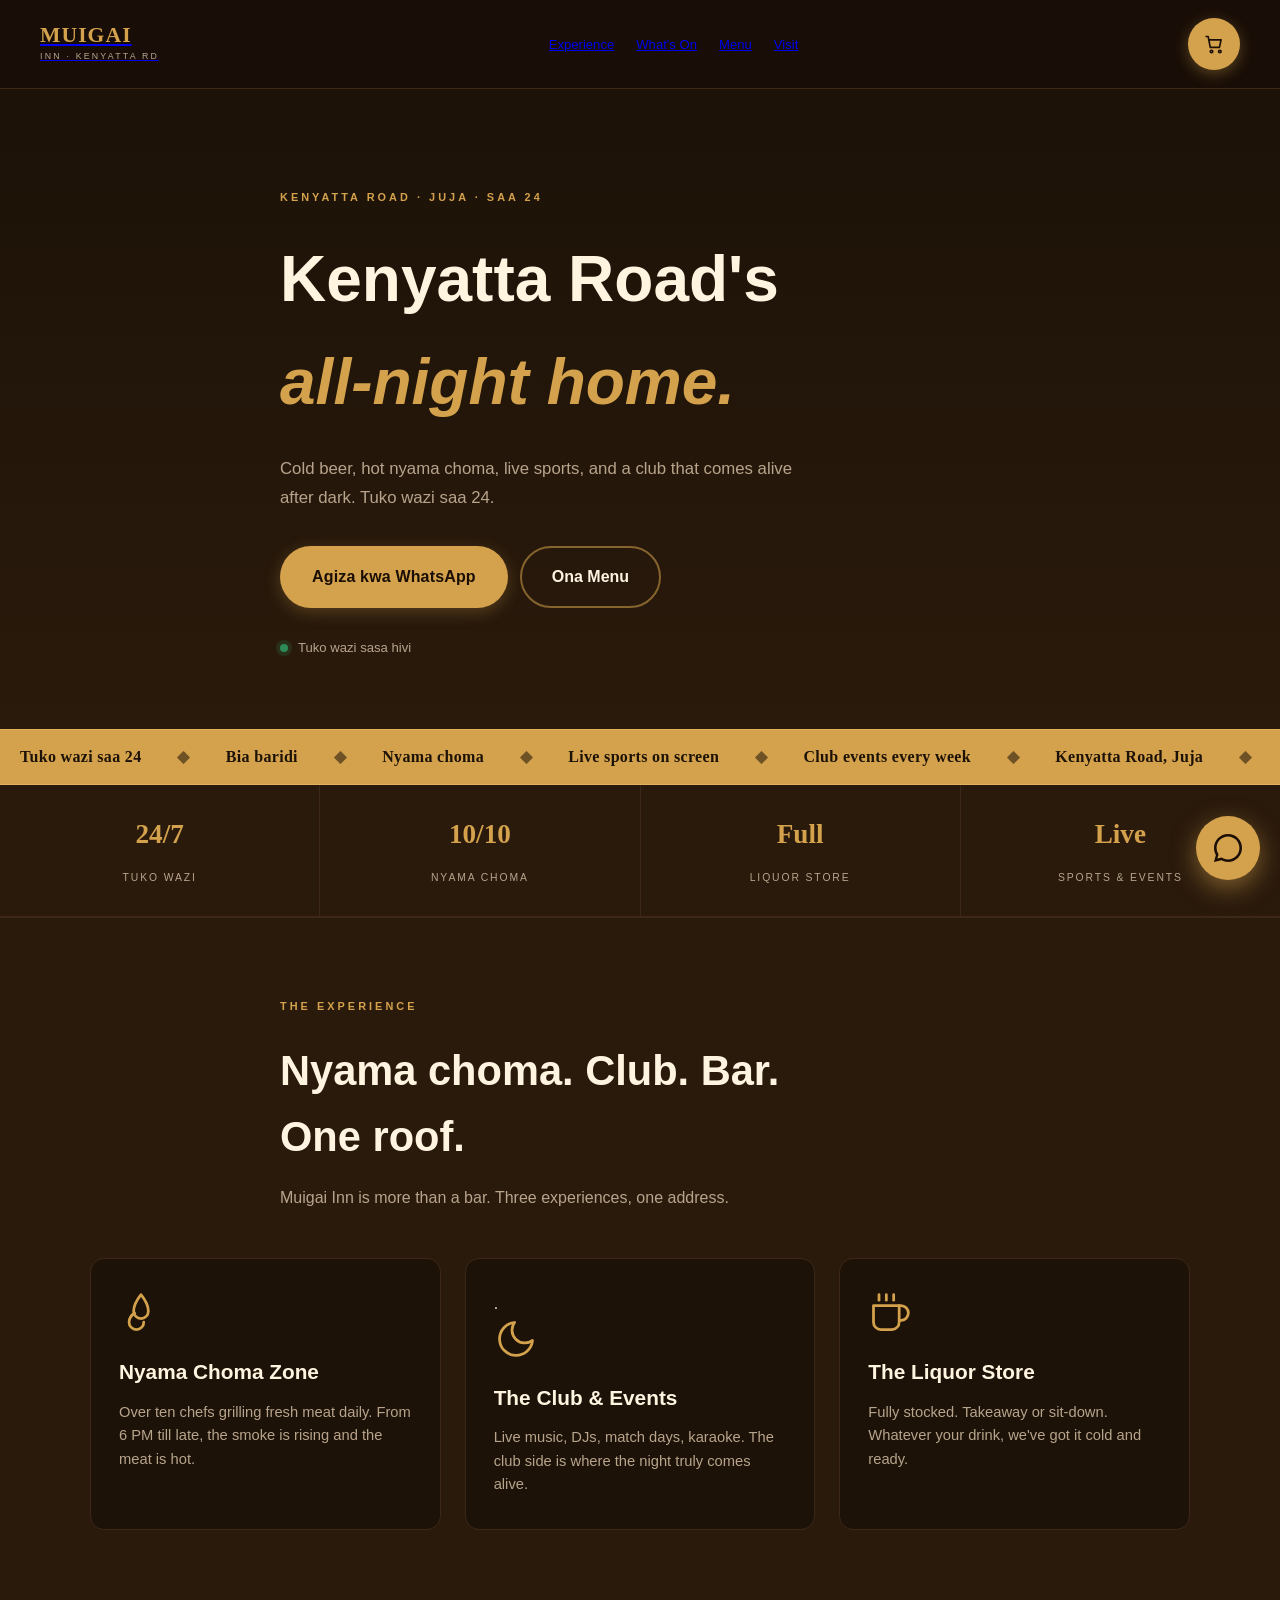
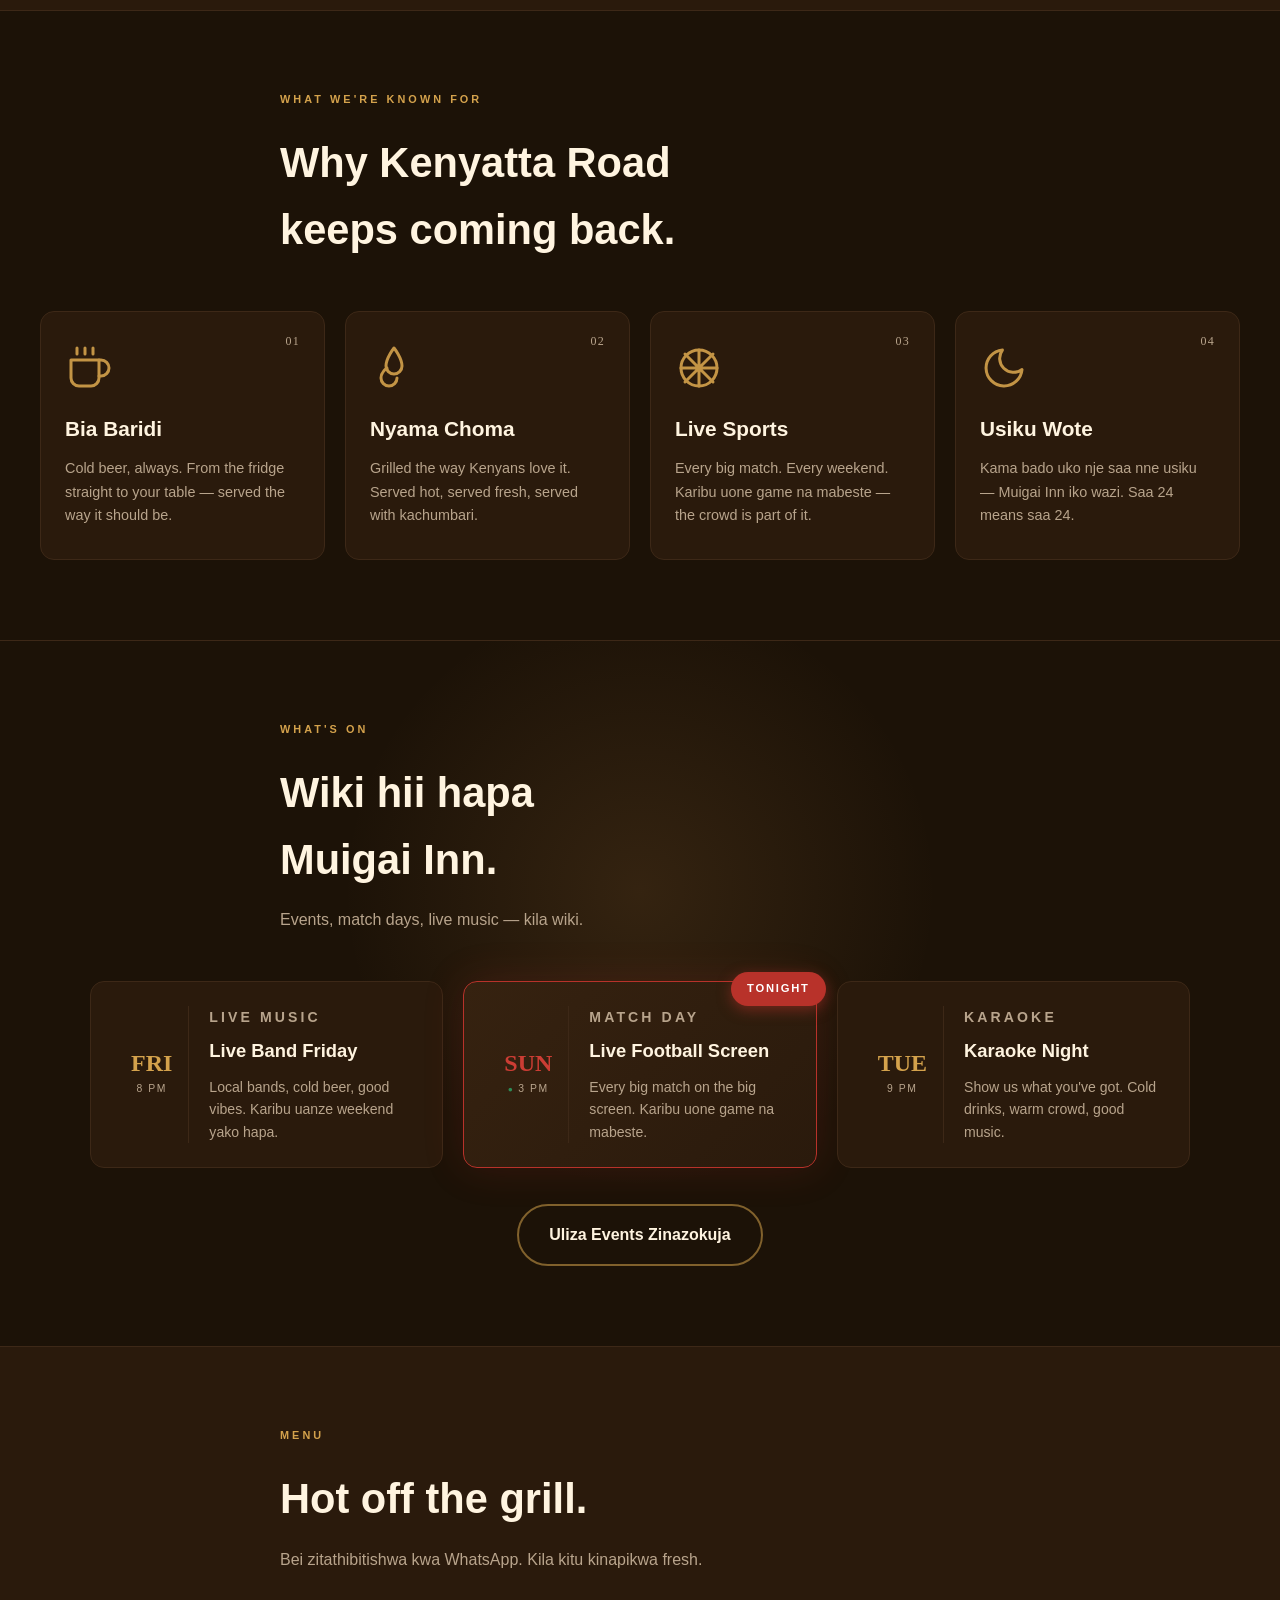
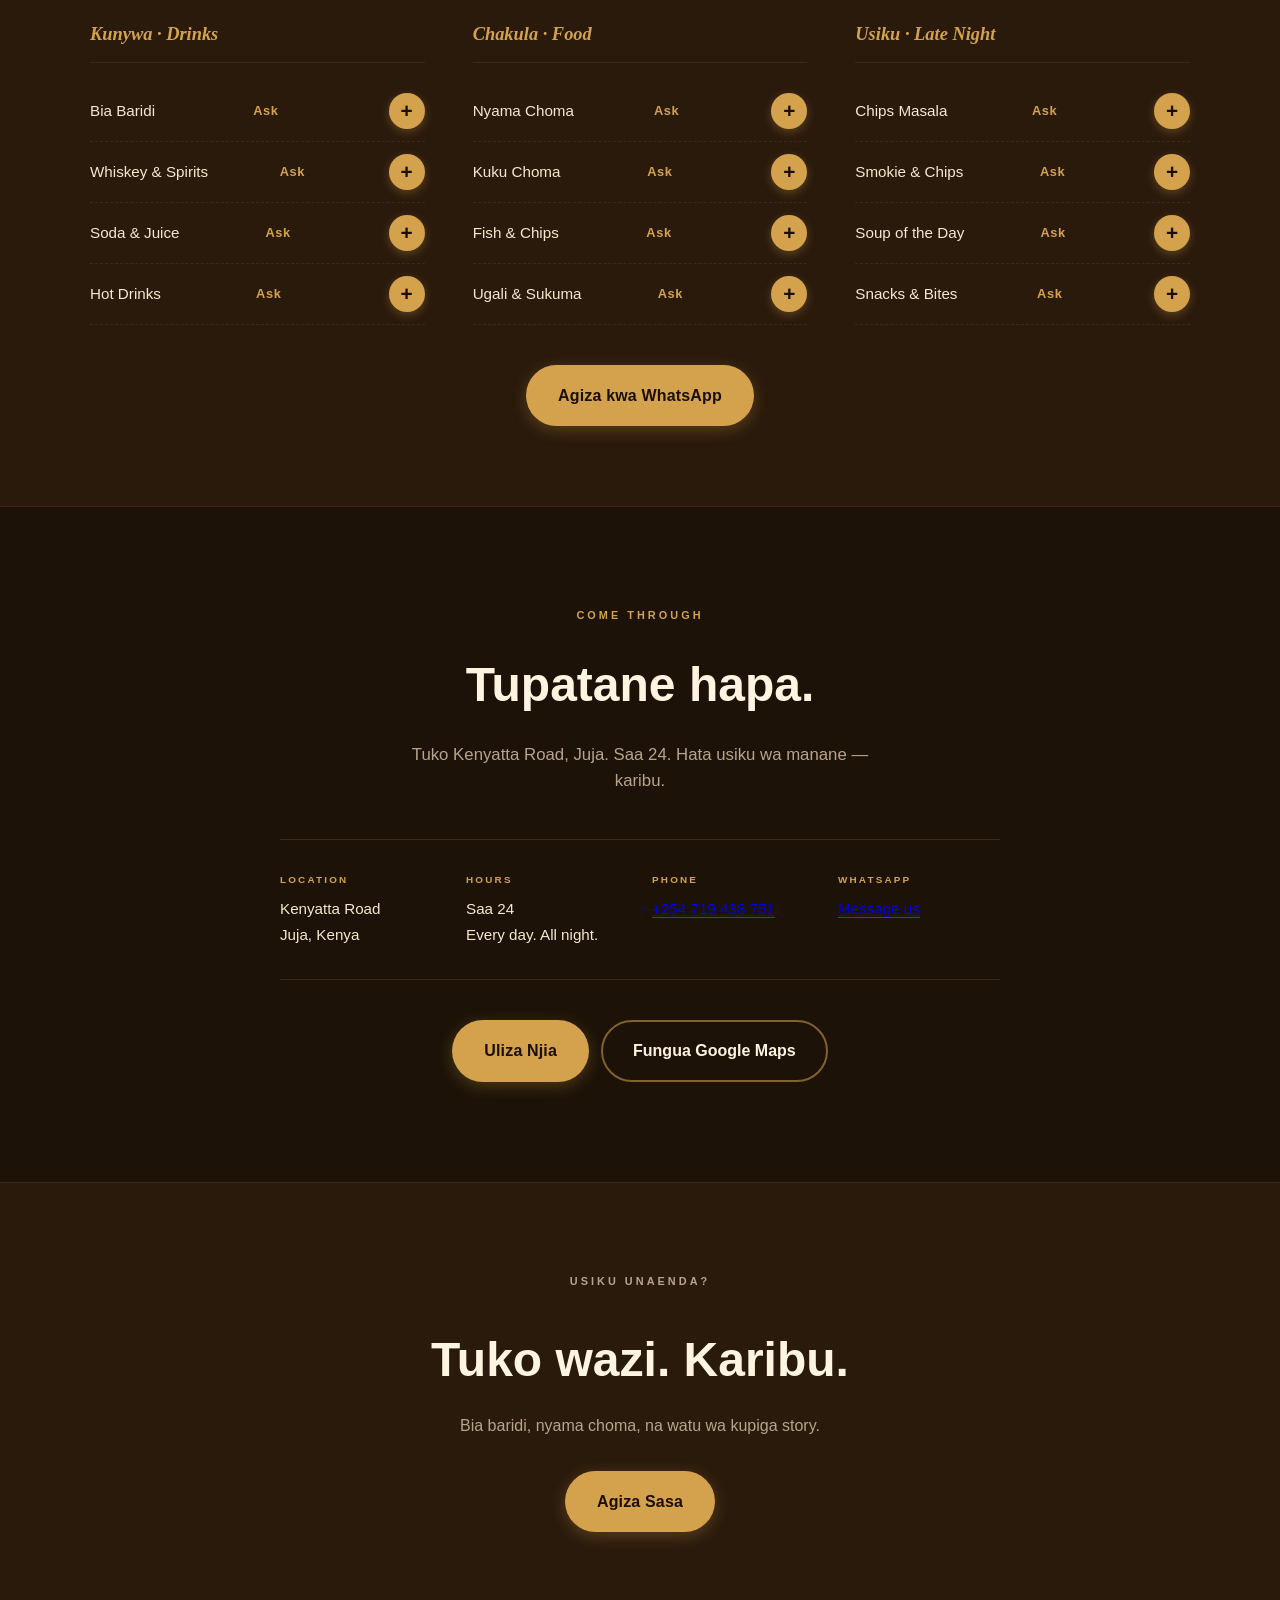
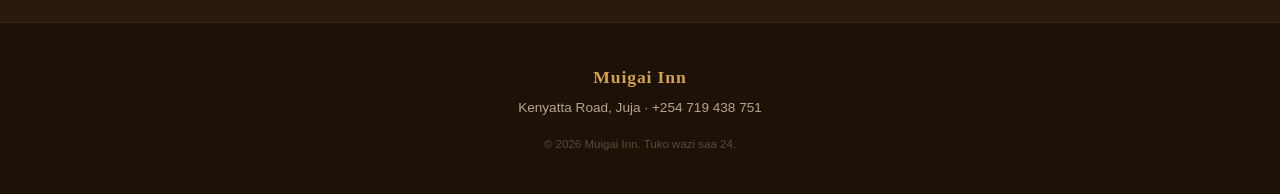
==== commit 2b3236d7: "Remove Google Fonts for faster loading" ====
--- a/index.html
+++ b/index.html
@@ -5,9 +5,6 @@
 <meta name="viewport" content="width=device-width, initial-scale=1.0">
 <meta name="description" content="Muigai Inn — Kenyatta Road's all-night home. Nyama choma, club, bar. Tuko wazi saa 24.">
 <title>Muigai Inn — Kenyatta Road · Tuko Wazi Saa 24</title>
-<link rel="preconnect" href="https://fonts.googleapis.com">
-<link rel="preconnect" href="https://fonts.gstatic.com" crossorigin>
-<link href="https://fonts.googleapis.com/css2?family=Playfair+Display:wght@700;900&family=Inter:wght@400;500;600;700&display=swap" rel="stylesheet">
 <link rel="stylesheet" href="style.css">
 </head>
 <body>
--- a/style.css
+++ b/style.css
@@ -12,19 +12,20 @@
   --border: #3D2817;
   --red: #C55A34;
   --radius: 14px;
-}
+  --font-display: Georgia, 'Times New Roman', serif;
+  --font-body: -apple-system, BlinkMacSystemFont, 'Segoe UI', Roboto, sans-serif;}
 
 * { margin: 0; padding: 0; box-sizing: border-box; }
 
 html, body {
   background: var(--bg);
   color: var(--text);
-  font-family: 'Inter', -apple-system, sans-serif;
+  font-family: var(--font-body);
   line-height: 1.6;
   -webkit-font-smoothing: antialiased;
 }
 
-h1, h2, h3 { font-family: 'Playfair Display', serif; font-weight: 700; letter-spacing: -0.01em; line-height: 1.15; }
+h1, h2, h3 font-family: var(--font-display); font-weight: 700; letter-spacing: -0.01em; line-height: 1.15; }
 a { color: inherit; text-decoration: none; }
 img { max-width: 100%; display: block; }
 
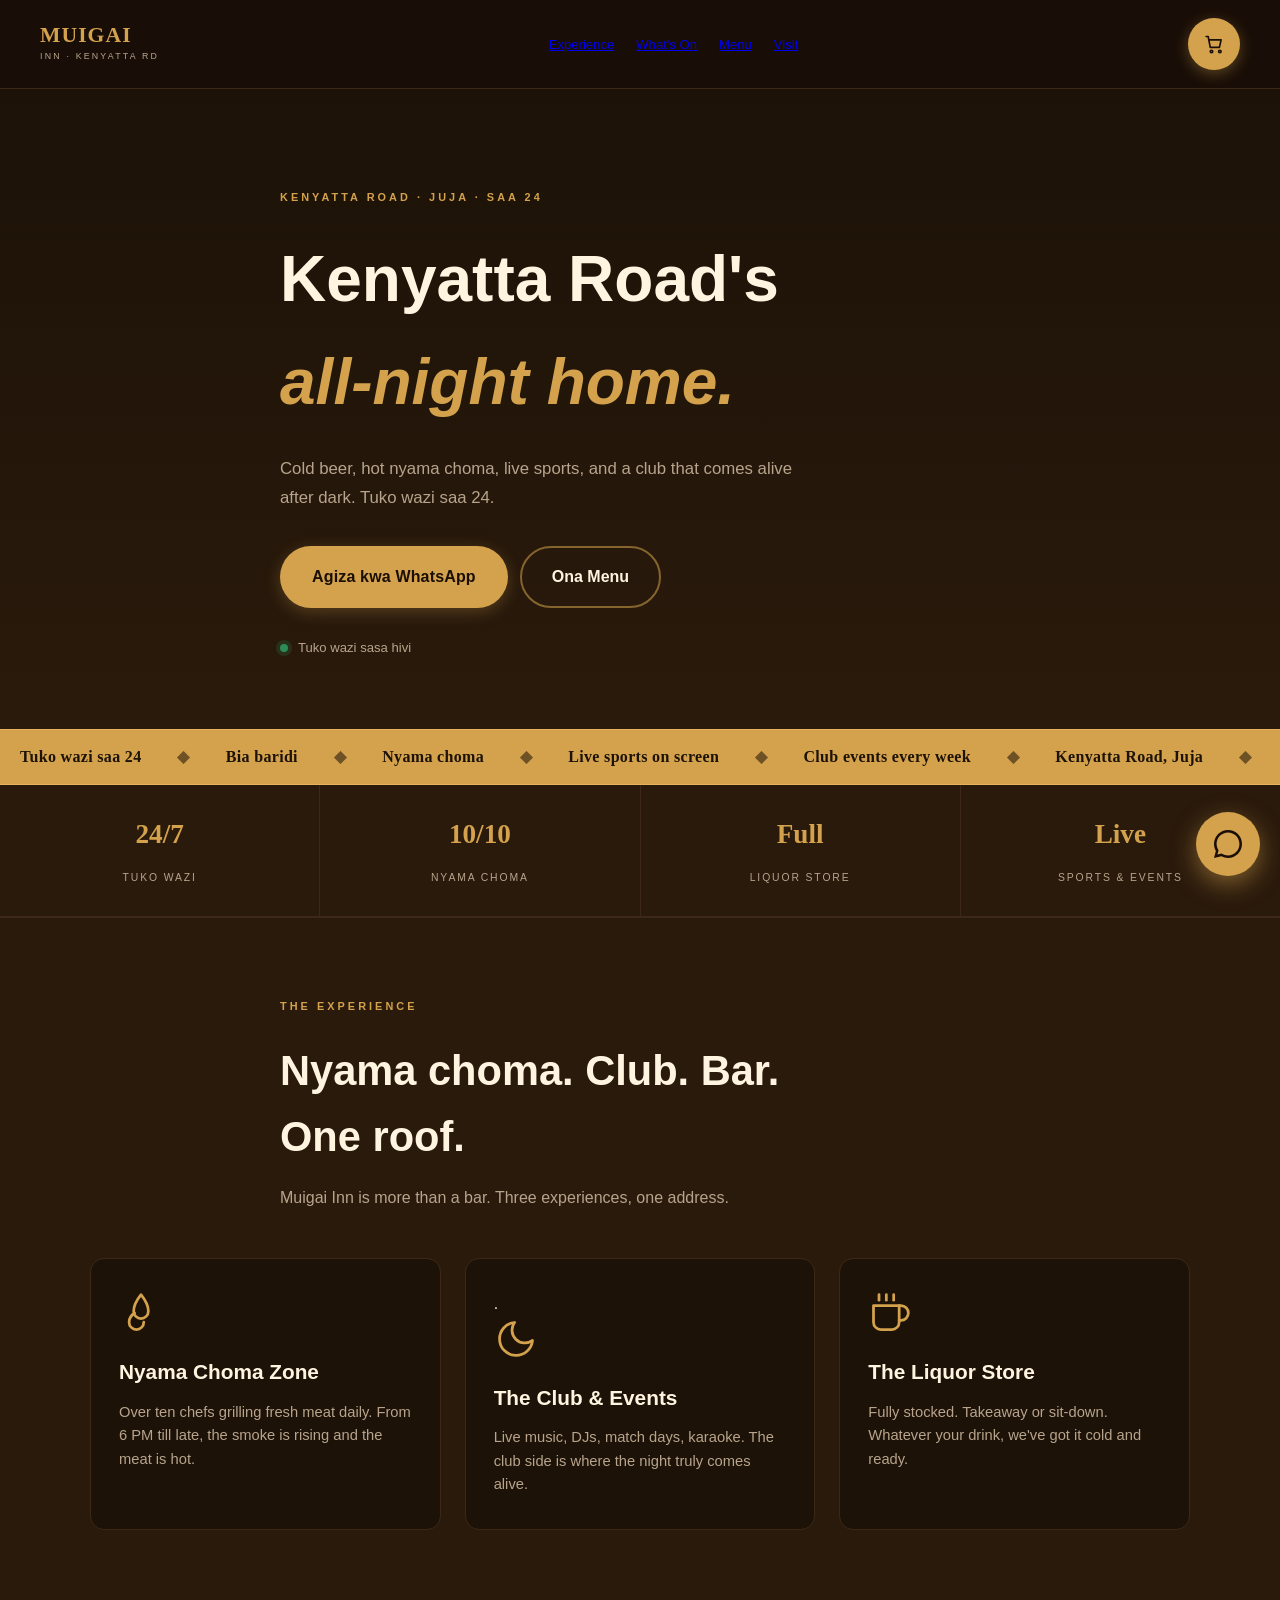
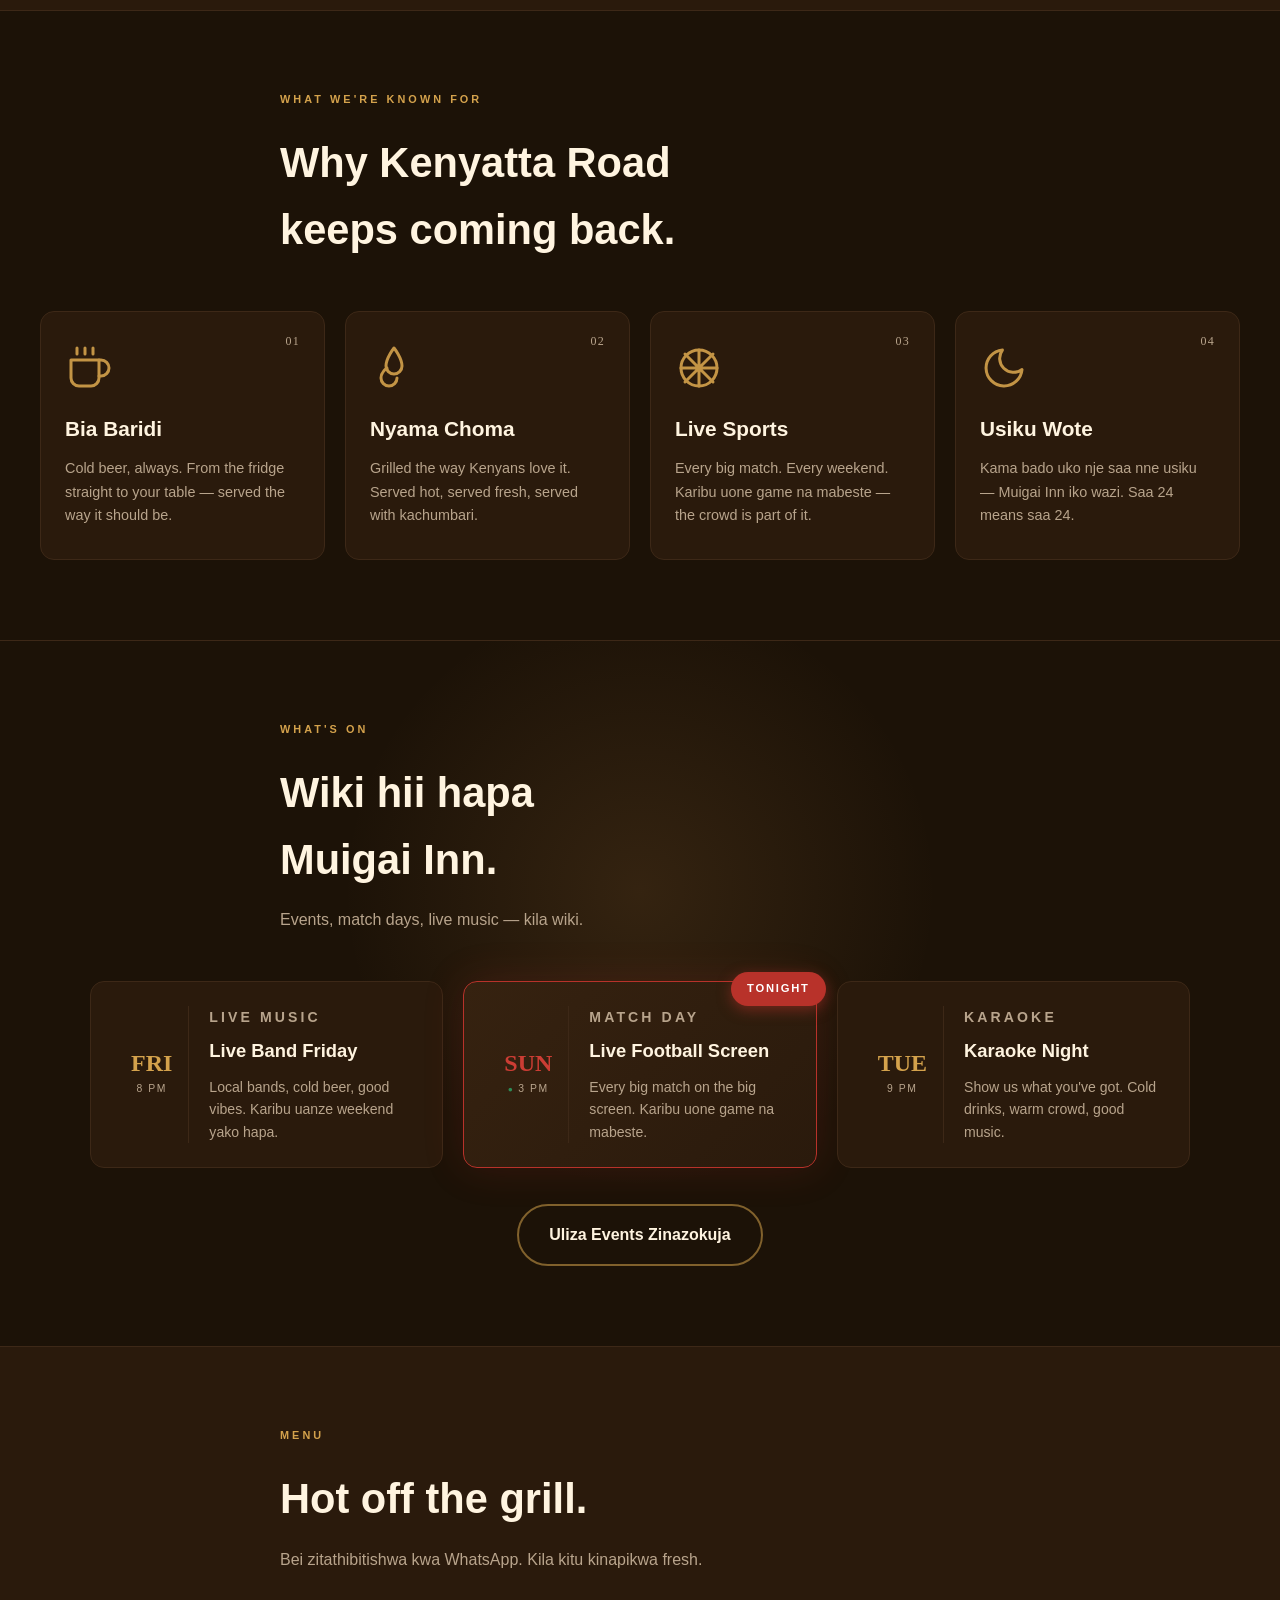
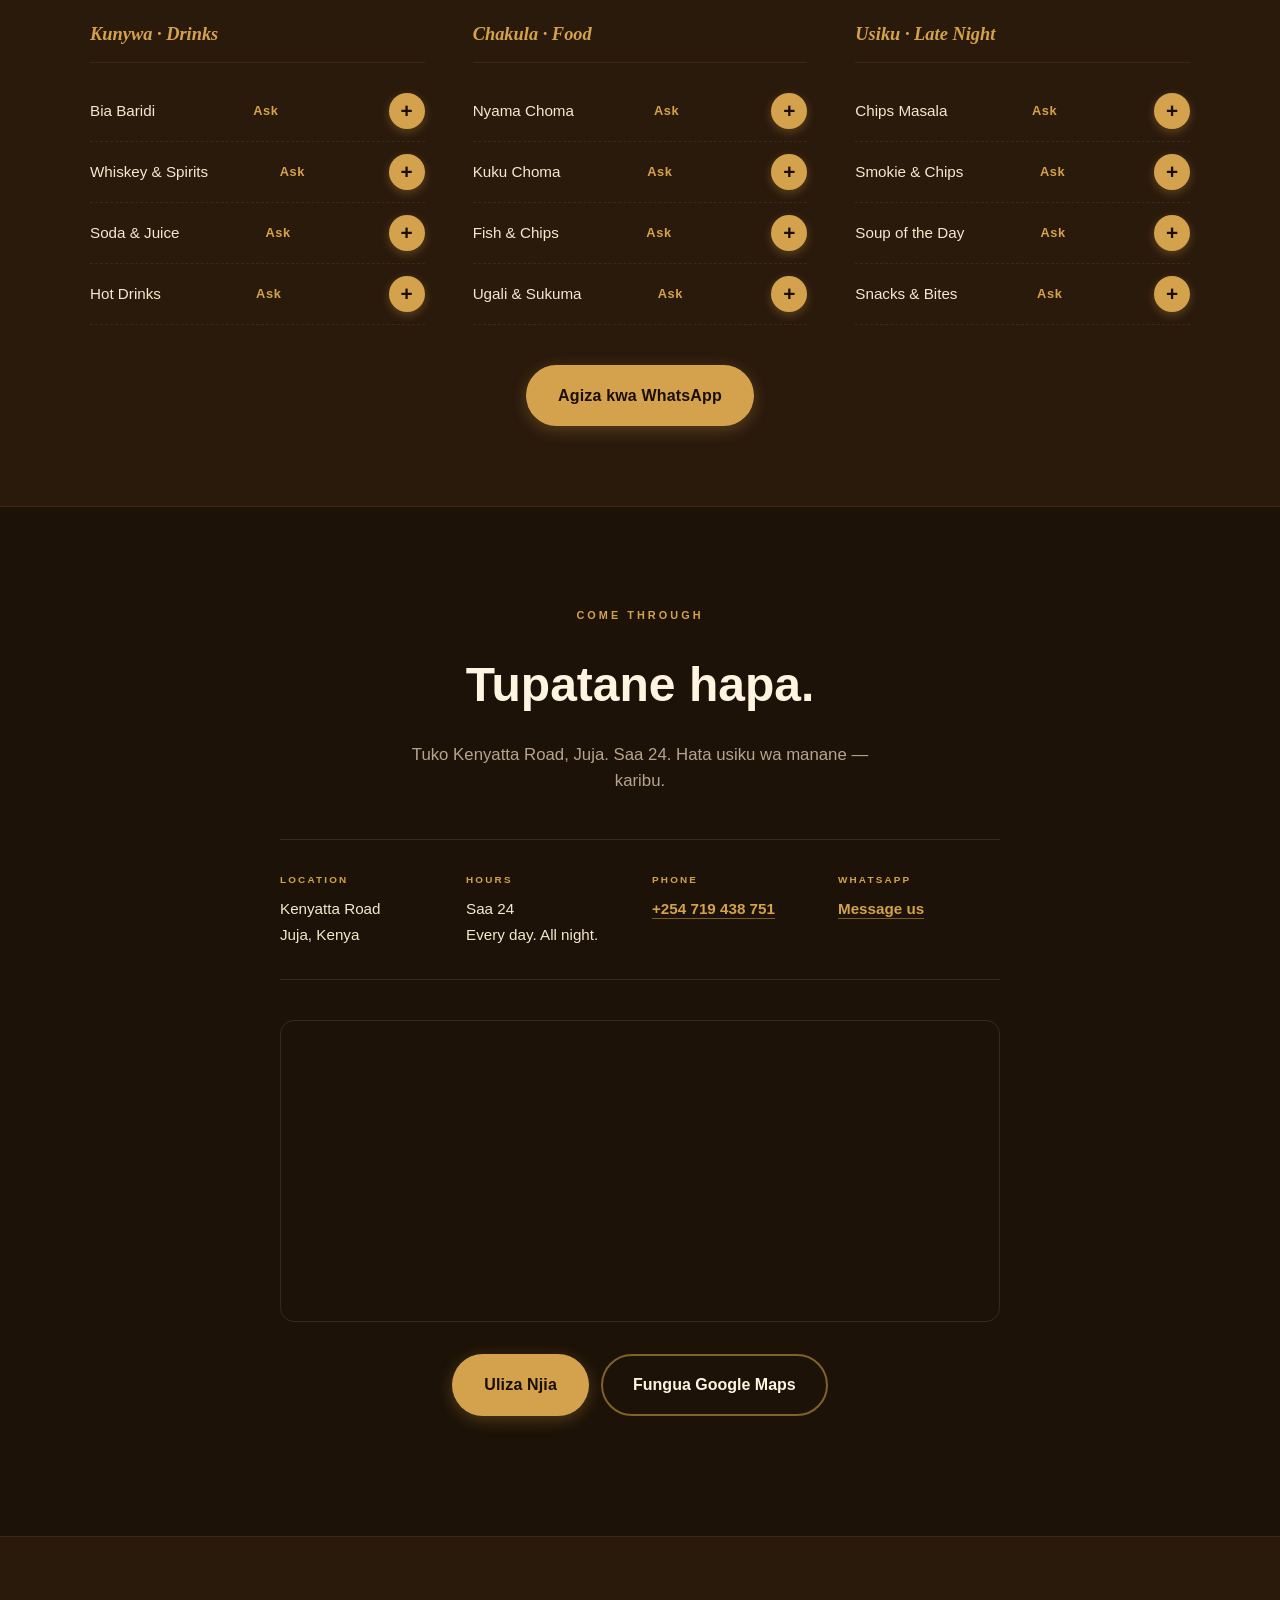
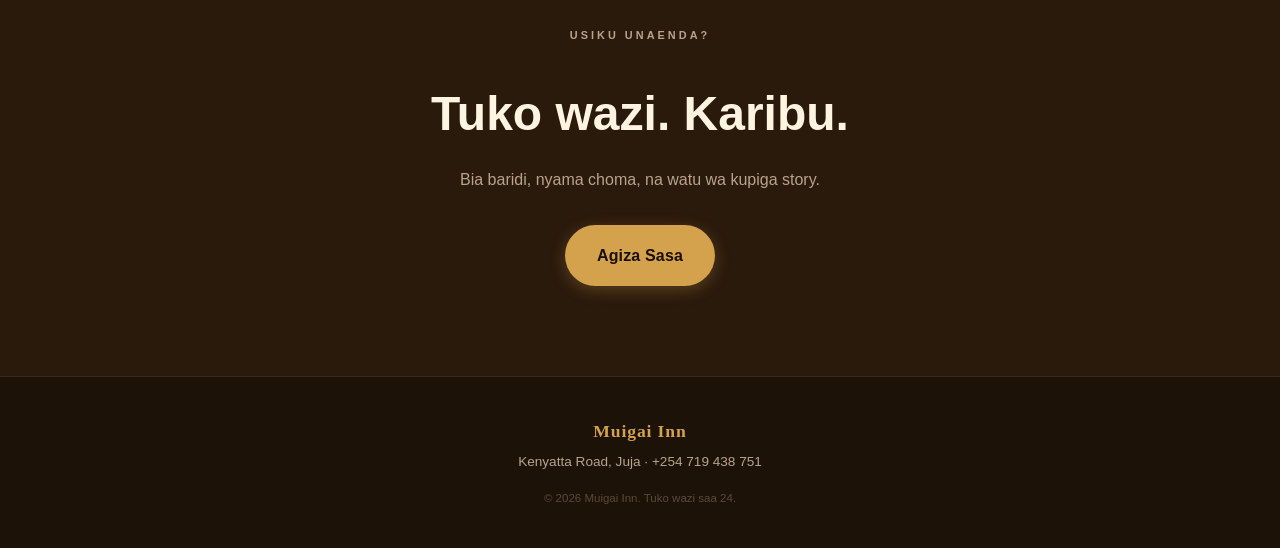
==== commit 2bac901f: "Fix link colors and add Google Map" ====
--- a/index.html
+++ b/index.html
@@ -285,6 +285,16 @@
         </div>
       </div>
 
+      <div class="map-embed" style="margin: 32px 0; border-radius: 14px; overflow: hidden; border: 1px solid var(--border);">
+       <iframe
+          src="https://www.google.com/maps?q=Muigai+Inn+Kenyatta+Road+Juja&output=embed"
+          width="100%"
+          height="300"
+          style="border:0; display:block;"
+          loading="lazy"
+          referrerpolicy="no-referrer-when-downgrade">
+          </iframe>
+     </div>
       <div class="visit-actions">
         <a href="https://wa.me/254719438751?text=Habari%20Muigai%20Inn%20[SITE]%2C%20nataka%20kujua%20mko%20wapi" class="btn btn-primary" target="_blank" rel="noopener">Uliza Njia</a>
         <a href="https://www.google.com/maps/search/?api=1&query=Muigai+Inn+Kenyatta+Road+Juja" class="btn btn-secondary" target="_blank" rel="noopener">Fungua Google Maps</a>
--- a/style.css
+++ b/style.css
@@ -775,3 +775,64 @@
 .event-card.next-up .event-day {
   color: var(--hot-light);
 }
+
+/* ===== FIX: Visit links + floating button overlap ===== */
+.visit-detail a {
+  color: var(--amber);
+  text-decoration: none;
+  border-bottom: 1px solid rgba(212, 162, 76, 0.5);
+  padding-bottom: 1px;
+  font-weight: 600;
+}
+.visit-detail a:hover,
+.visit-detail a:focus {
+  color: var(--amber-light);
+  border-bottom-color: var(--amber-light);
+}
+
+/* Give the visit section padding so the floating button doesn't cover buttons */
+.visit-section {
+  padding-bottom: 120px;
+}
+
+/* Lift the floating WhatsApp button so it doesn't overlap CTAs */
+.floating-whatsapp {
+  bottom: 100px;
+}
+@media (min-width: 640px) {
+  .floating-whatsapp {
+    bottom: 24px;
+  }
+}
+
+/* Make the visit action buttons stack better on narrow screens */
+.visit-actions {
+  display: flex;
+  flex-wrap: wrap;
+  gap: 12px;
+  justify-content: center;
+}
+@media (max-width: 480px) {
+  .visit-actions {
+    flex-direction: column;
+  }
+  .visit-actions .btn {
+    width: 100%;
+  }
+}
+/* Fix for link colors */
+.visit-detail a {
+  color: var(--amber) !important;
+  text-decoration: none !important;
+  border-bottom: 1px solid rgba(212, 162, 76, 0.5);
+}
+.visit-detail a:hover {
+  color: var(--amber-light) !important;
+  border-bottom-color: var(--amber-light);
+}
+
+/* Fix for the brand name link */
+.brand {
+  color: var(--amber) !important;
+  text-decoration: none !important;
+}
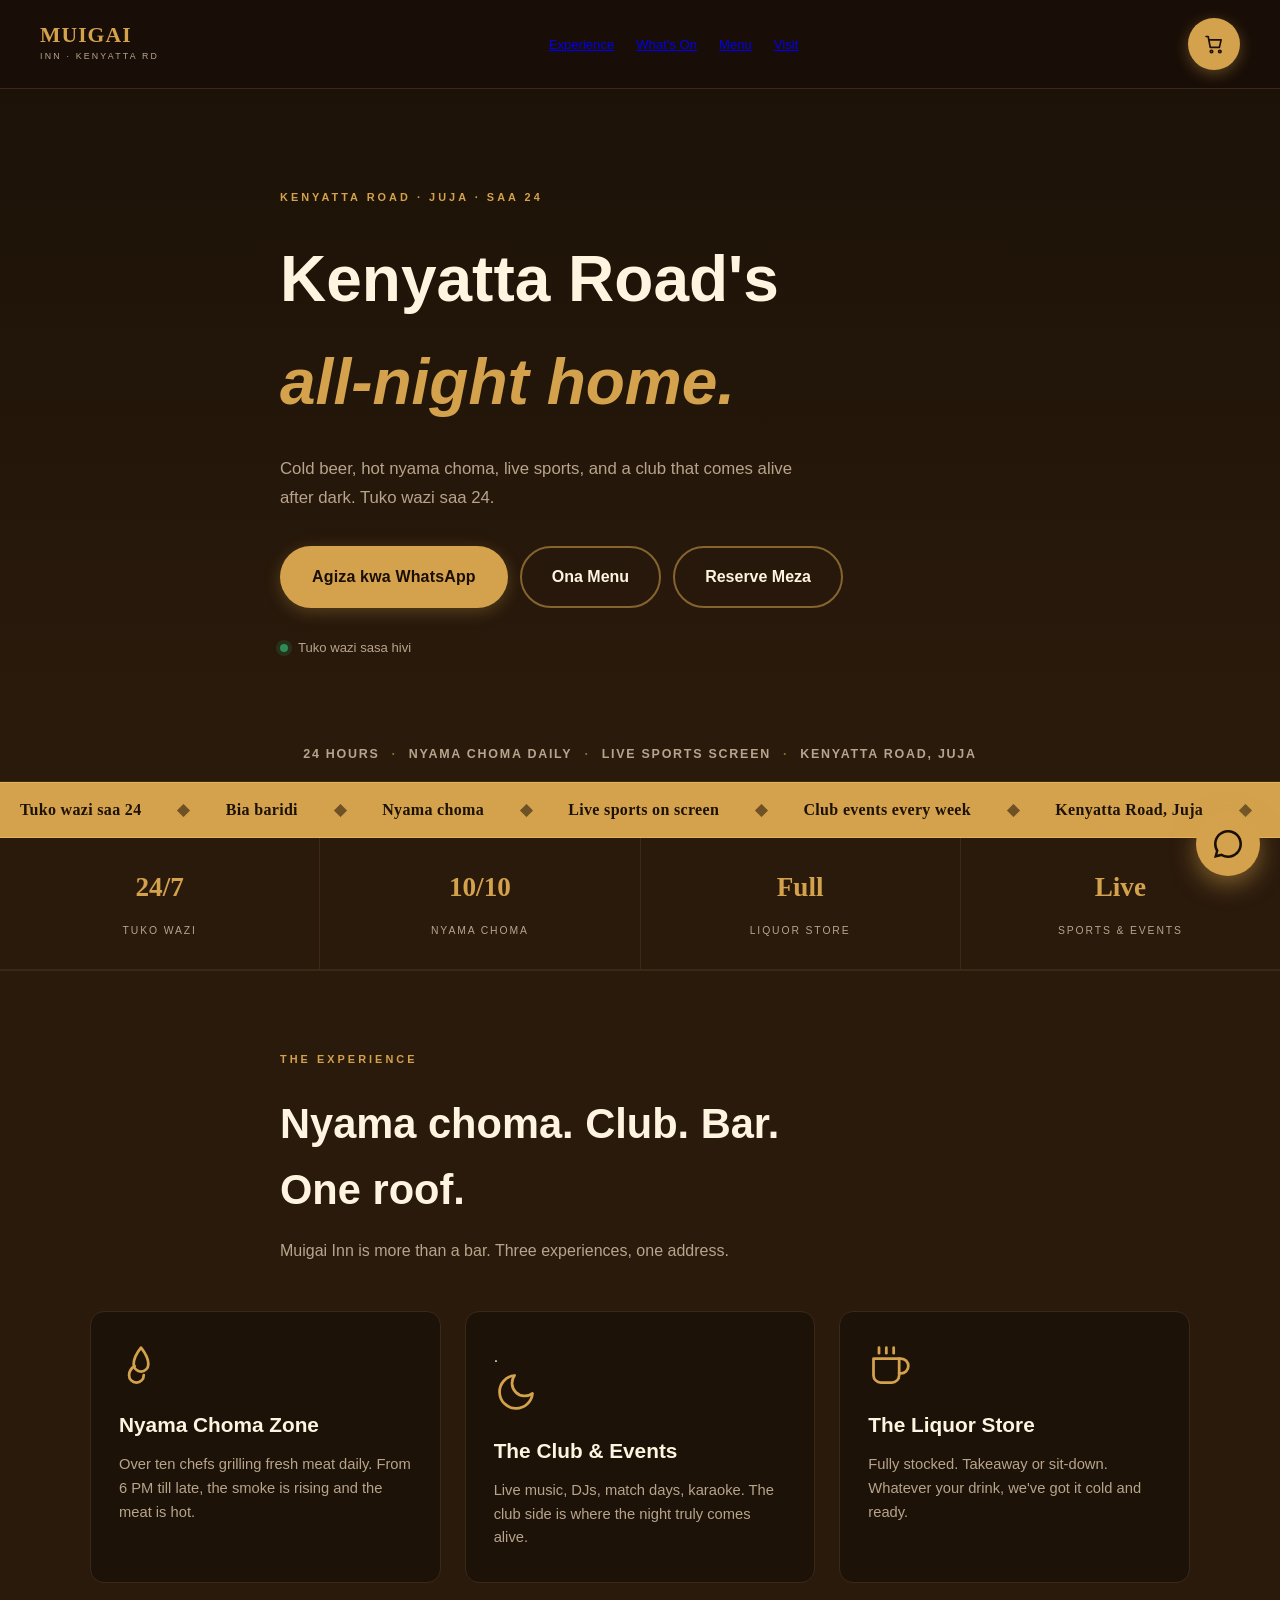
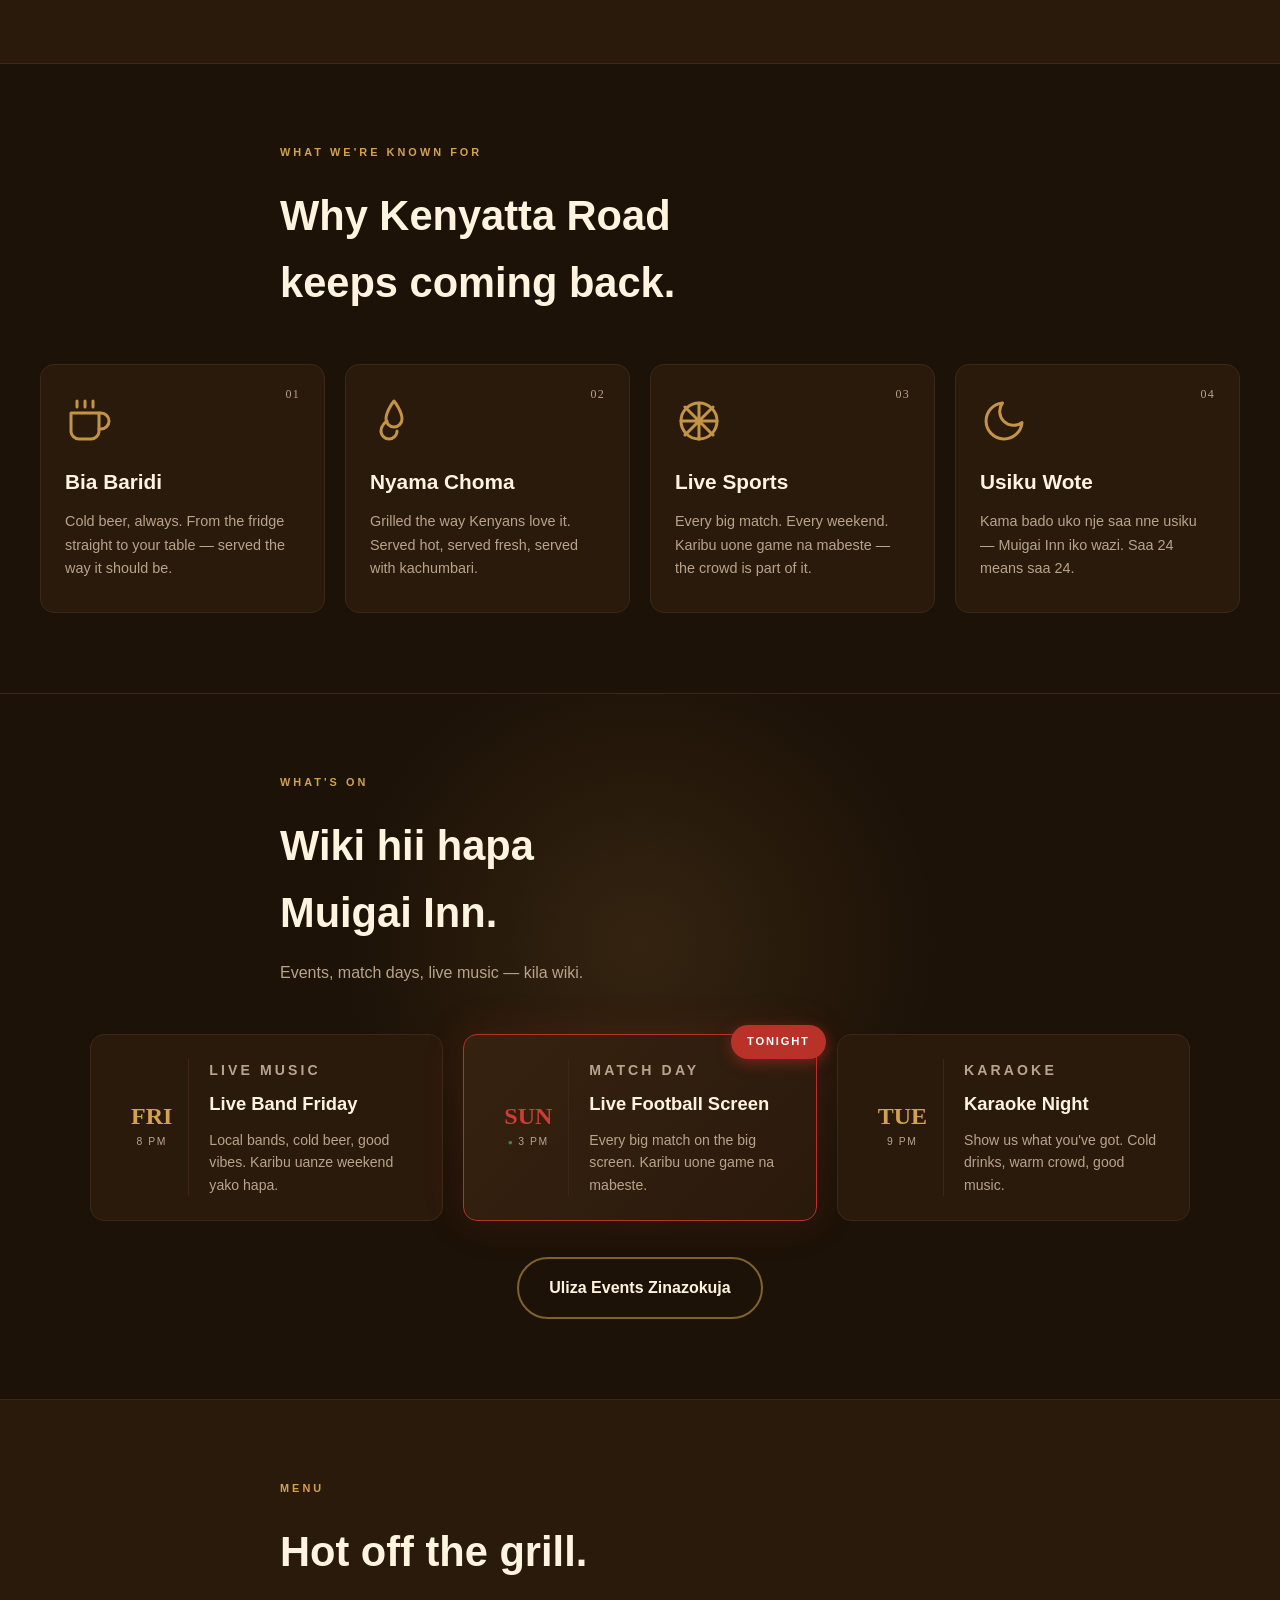
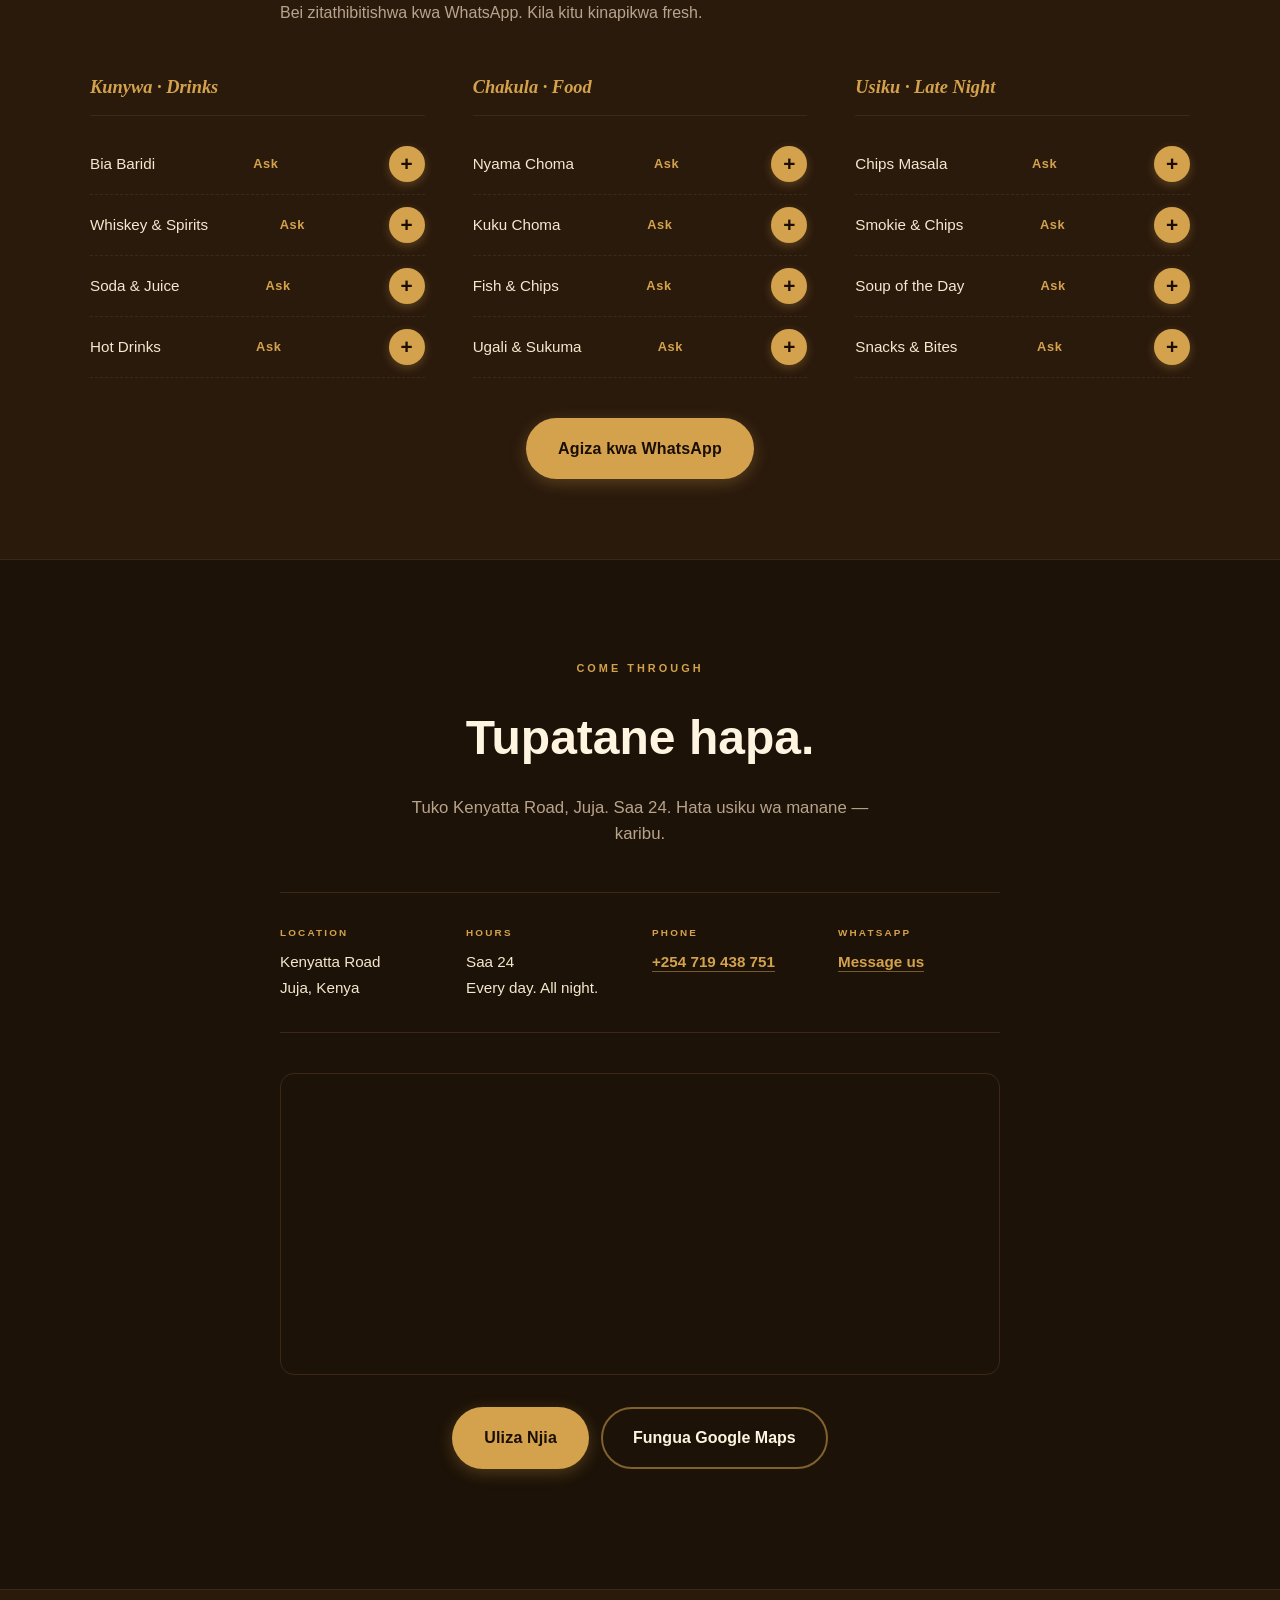
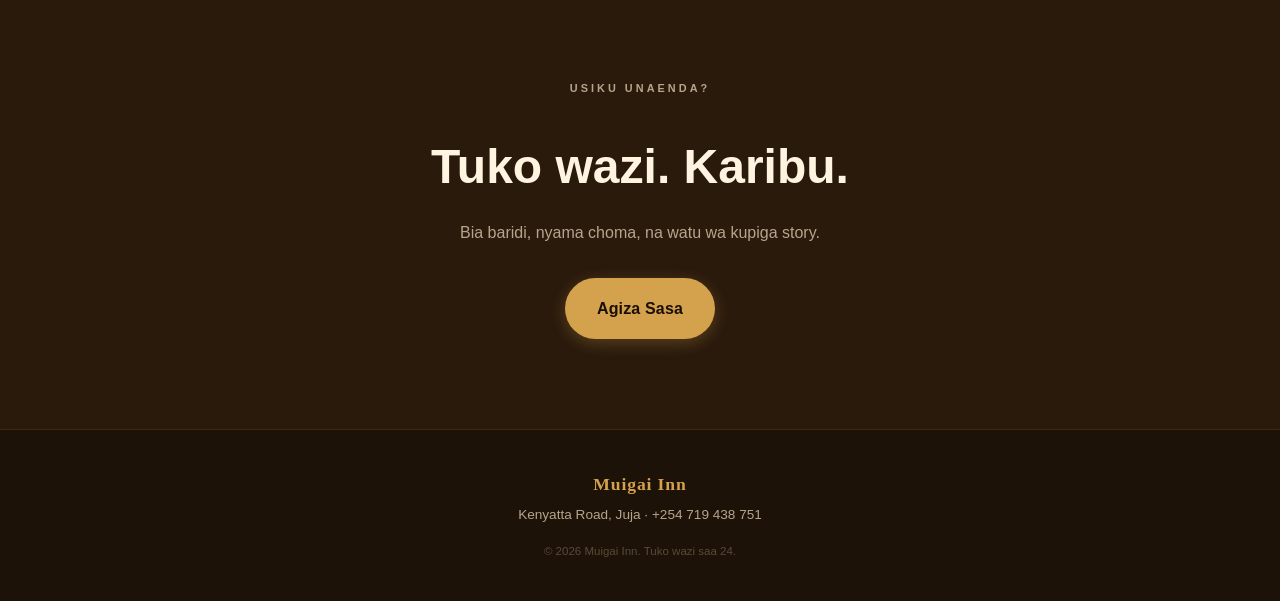
==== commit 0f283beb: "Add trust bar, reserve CTA" ====
--- a/index.html
+++ b/index.html
@@ -40,6 +40,7 @@
       <div class="hero-actions">
         <a href="https://wa.me/254719438751?text=Habari%20Muigai%20Inn%20[SITE]%2C%20nataka%20kuagiza" class="btn btn-primary" target="_blank" rel="noopener">Agiza kwa WhatsApp</a>
         <a href="#menu" class="btn btn-secondary">Ona Menu</a>
+        <a href="https://wa.me/254719438751?text=Habari%20Muigai%20Inn%20[SITE]%2C%20nataka%20kureserve%20meza" class="btn btn-secondary" target="_blank" rel="noopener">Reserve Meza</a>
       </div>
       <div class="hero-status">
         <span class="status-dot"></span>
@@ -47,6 +48,14 @@
       </div>
     </div>
   </section>
+
+
+  <div class="trust-bar">
+    <span>24 Hours</span><span class="sep">·</span>
+    <span>Nyama Choma Daily</span><span class="sep">·</span>
+    <span>Live Sports Screen</span><span class="sep">·</span>
+    <span>Kenyatta Road, Juja</span>
+  </div>
 
   <!-- TICKER -->
   <div class="ticker">
--- a/style.css
+++ b/style.css
@@ -836,3 +836,24 @@
   color: var(--amber) !important;
   text-decoration: none !important;
 }
+
+/* ===== TRUST BAR ===== */
+.trust-bar {
+  display: flex;
+  flex-wrap: wrap;
+  justify-content: center;
+  align-items: center;
+  gap: 12px;
+  padding: 16px 20px;
+  background: var(--surface);
+  border-bottom: 1px solid var(--border);
+  font-size: 0.78rem;
+  letter-spacing: 0.14em;
+  color: var(--muted);
+  text-transform: uppercase;
+  font-weight: 600;
+}
+.trust-bar .sep { color: var(--amber); opacity: 0.6; }
+@media (max-width: 480px) {
+  .trust-bar { font-size: 0.68rem; gap: 8px; padding: 14px 16px; }
+}
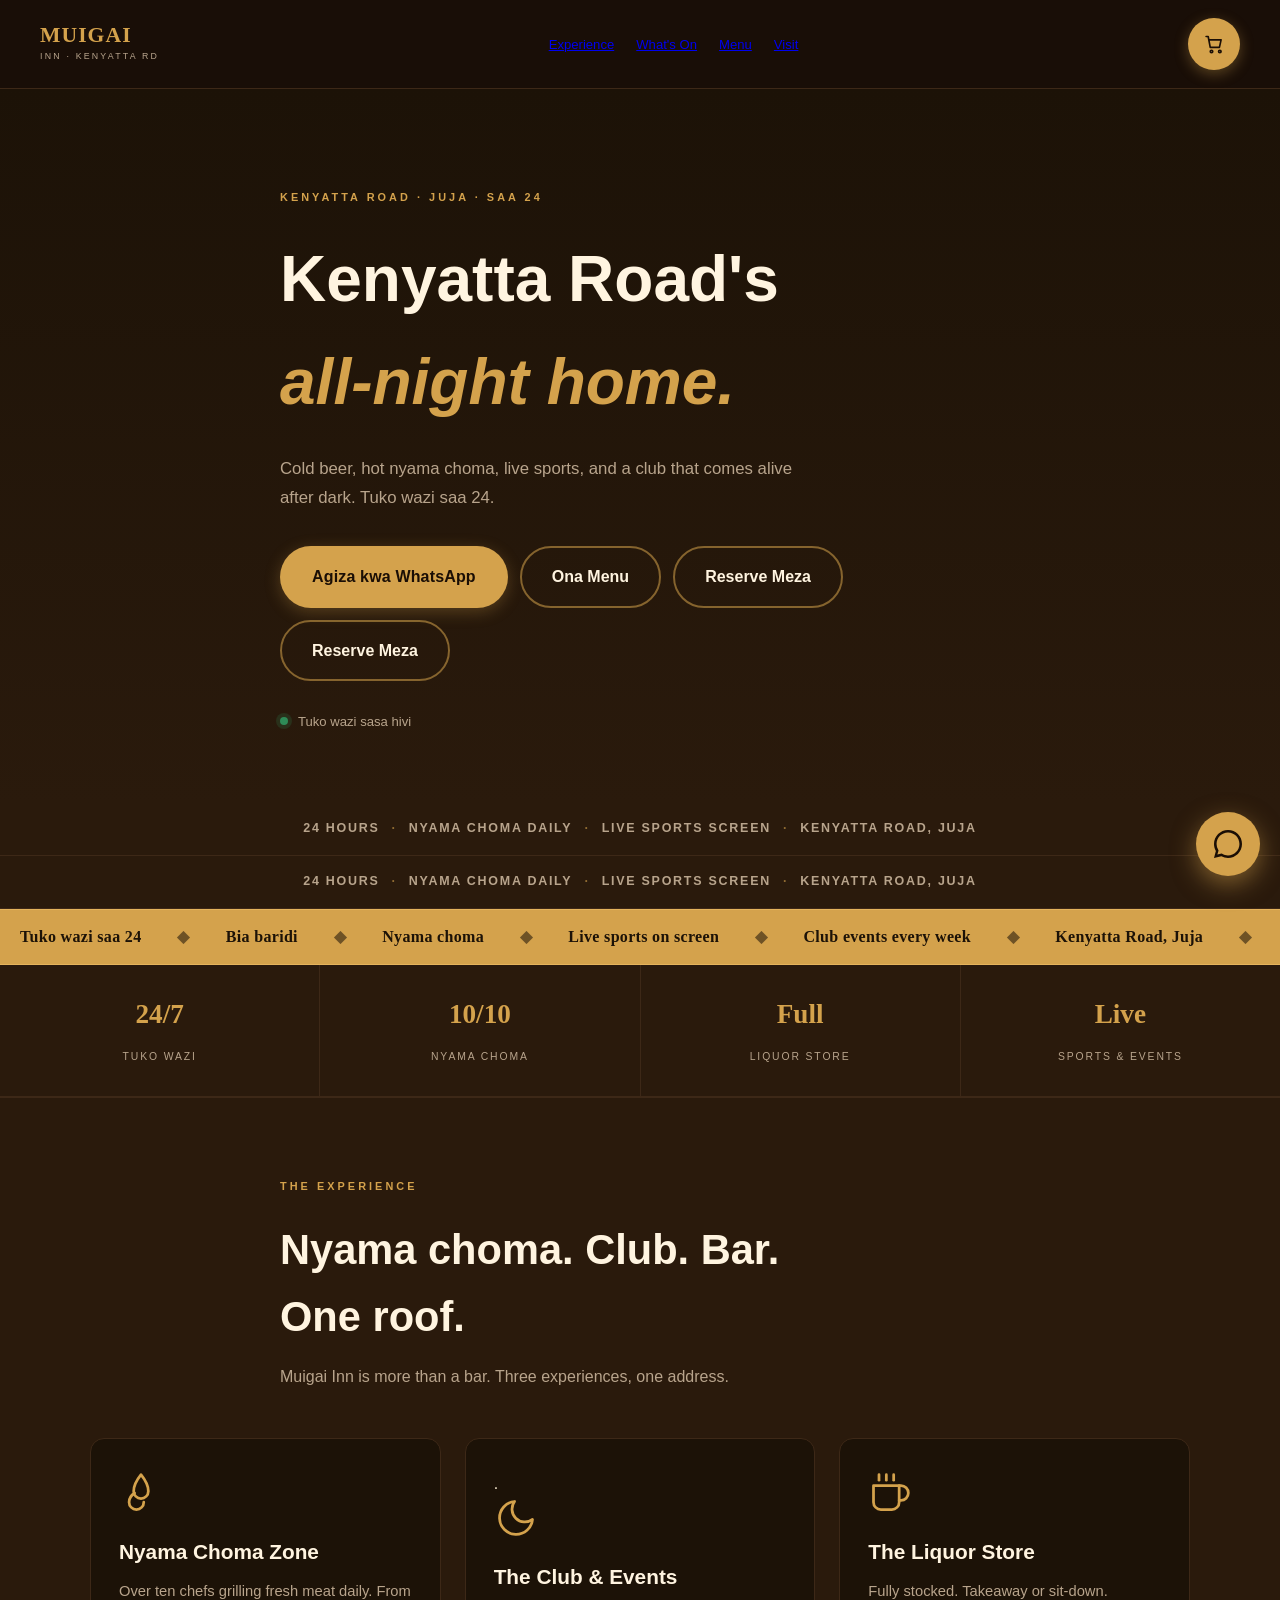
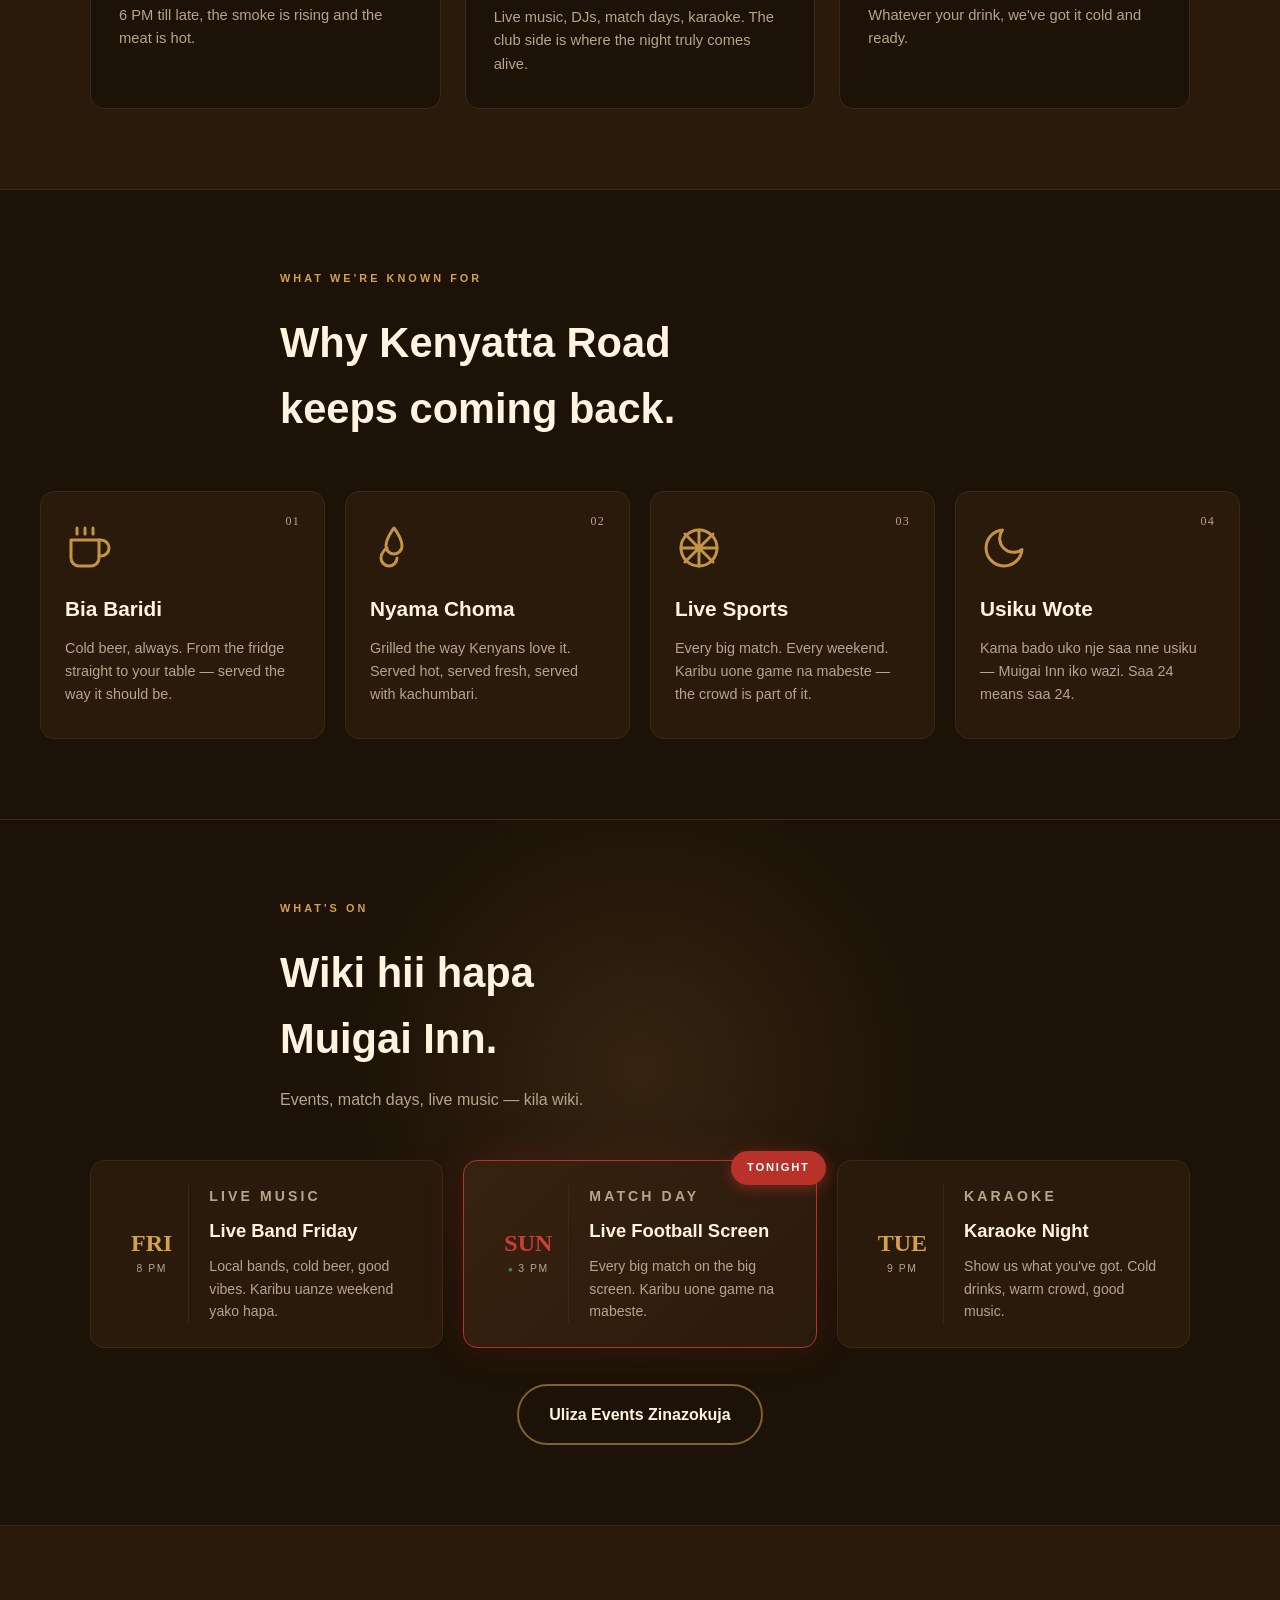
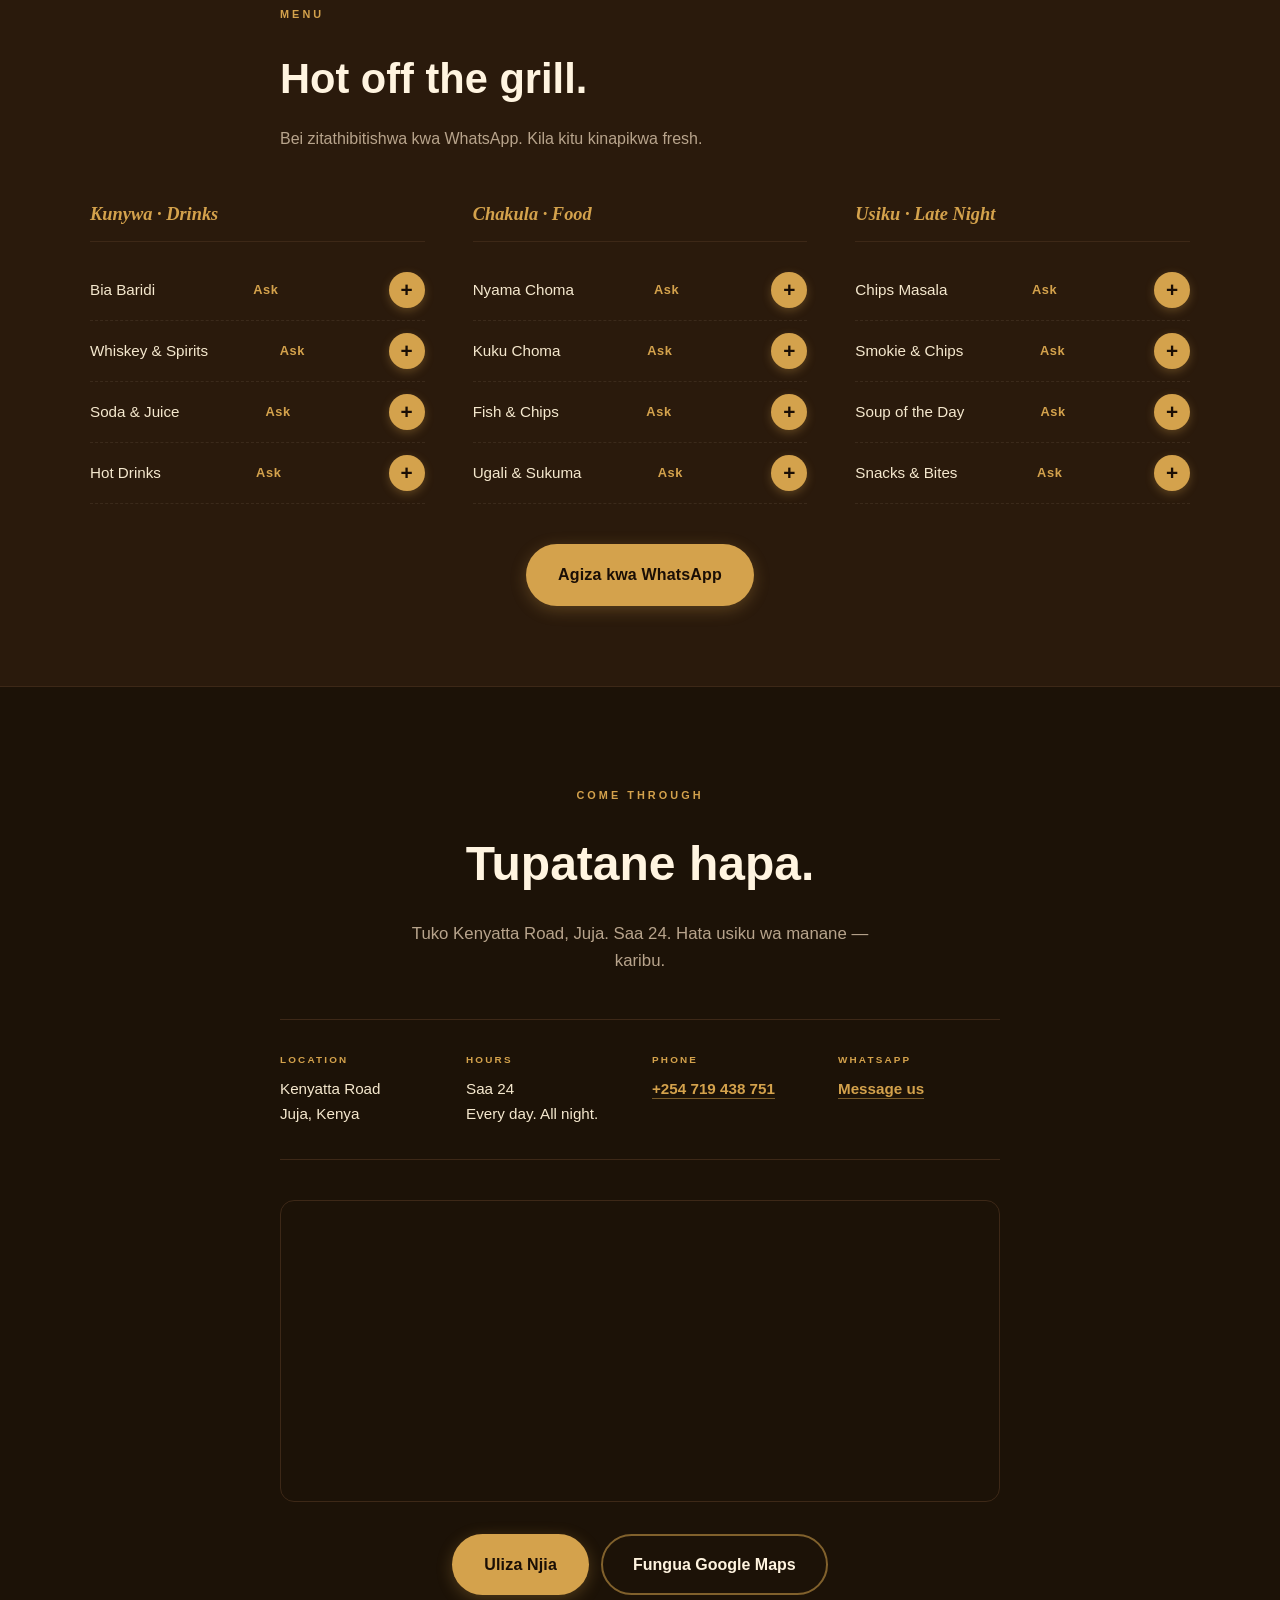
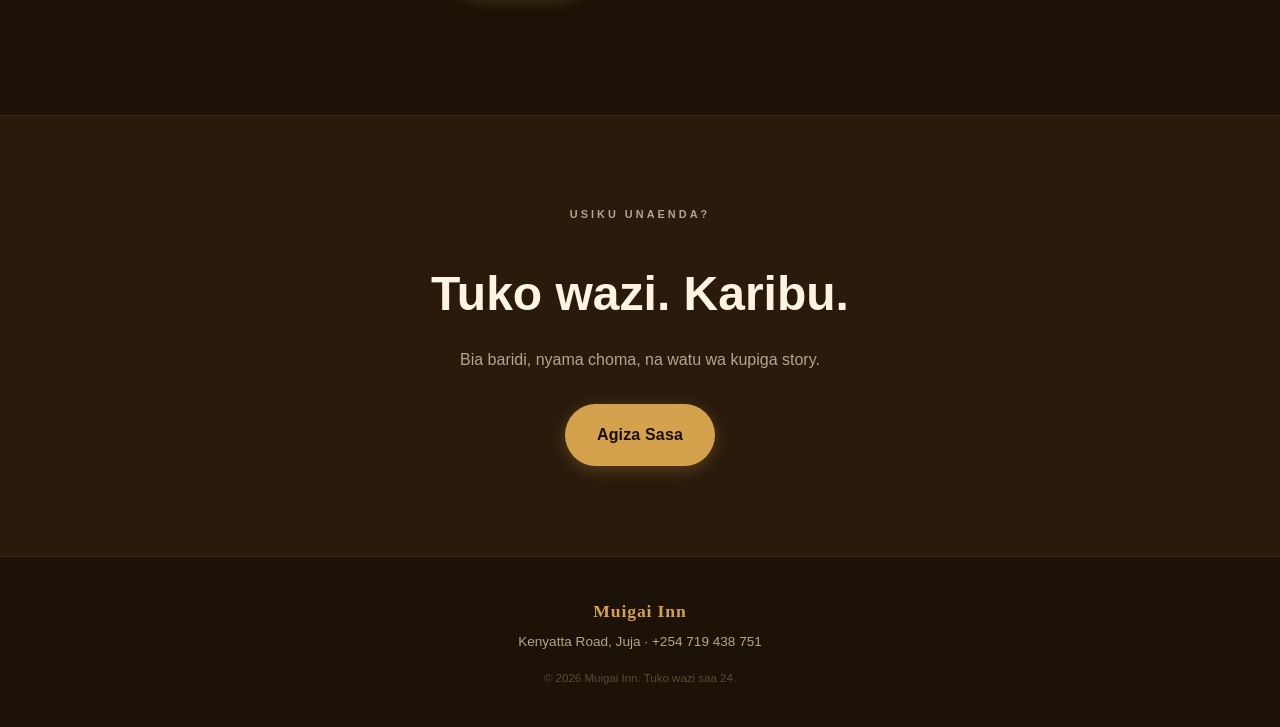
==== commit 8004c448: "Add trust bar, reserve CTA" ====
--- a/index.html
+++ b/index.html
@@ -41,6 +41,7 @@
         <a href="https://wa.me/254719438751?text=Habari%20Muigai%20Inn%20[SITE]%2C%20nataka%20kuagiza" class="btn btn-primary" target="_blank" rel="noopener">Agiza kwa WhatsApp</a>
         <a href="#menu" class="btn btn-secondary">Ona Menu</a>
         <a href="https://wa.me/254719438751?text=Habari%20Muigai%20Inn%20[SITE]%2C%20nataka%20kureserve%20meza" class="btn btn-secondary" target="_blank" rel="noopener">Reserve Meza</a>
+        <a href="https://wa.me/254719438751?text=Habari%20Muigai%20Inn%20[SITE]%2C%20nataka%20kureserve%20meza" class="btn btn-secondary" target="_blank" rel="noopener">Reserve Meza</a>
       </div>
       <div class="hero-status">
         <span class="status-dot"></span>
@@ -48,6 +49,14 @@
       </div>
     </div>
   </section>
+
+
+  <div class="trust-bar">
+    <span>24 Hours</span><span class="sep">·</span>
+    <span>Nyama Choma Daily</span><span class="sep">·</span>
+    <span>Live Sports Screen</span><span class="sep">·</span>
+    <span>Kenyatta Road, Juja</span>
+  </div>
 
 
   <div class="trust-bar">
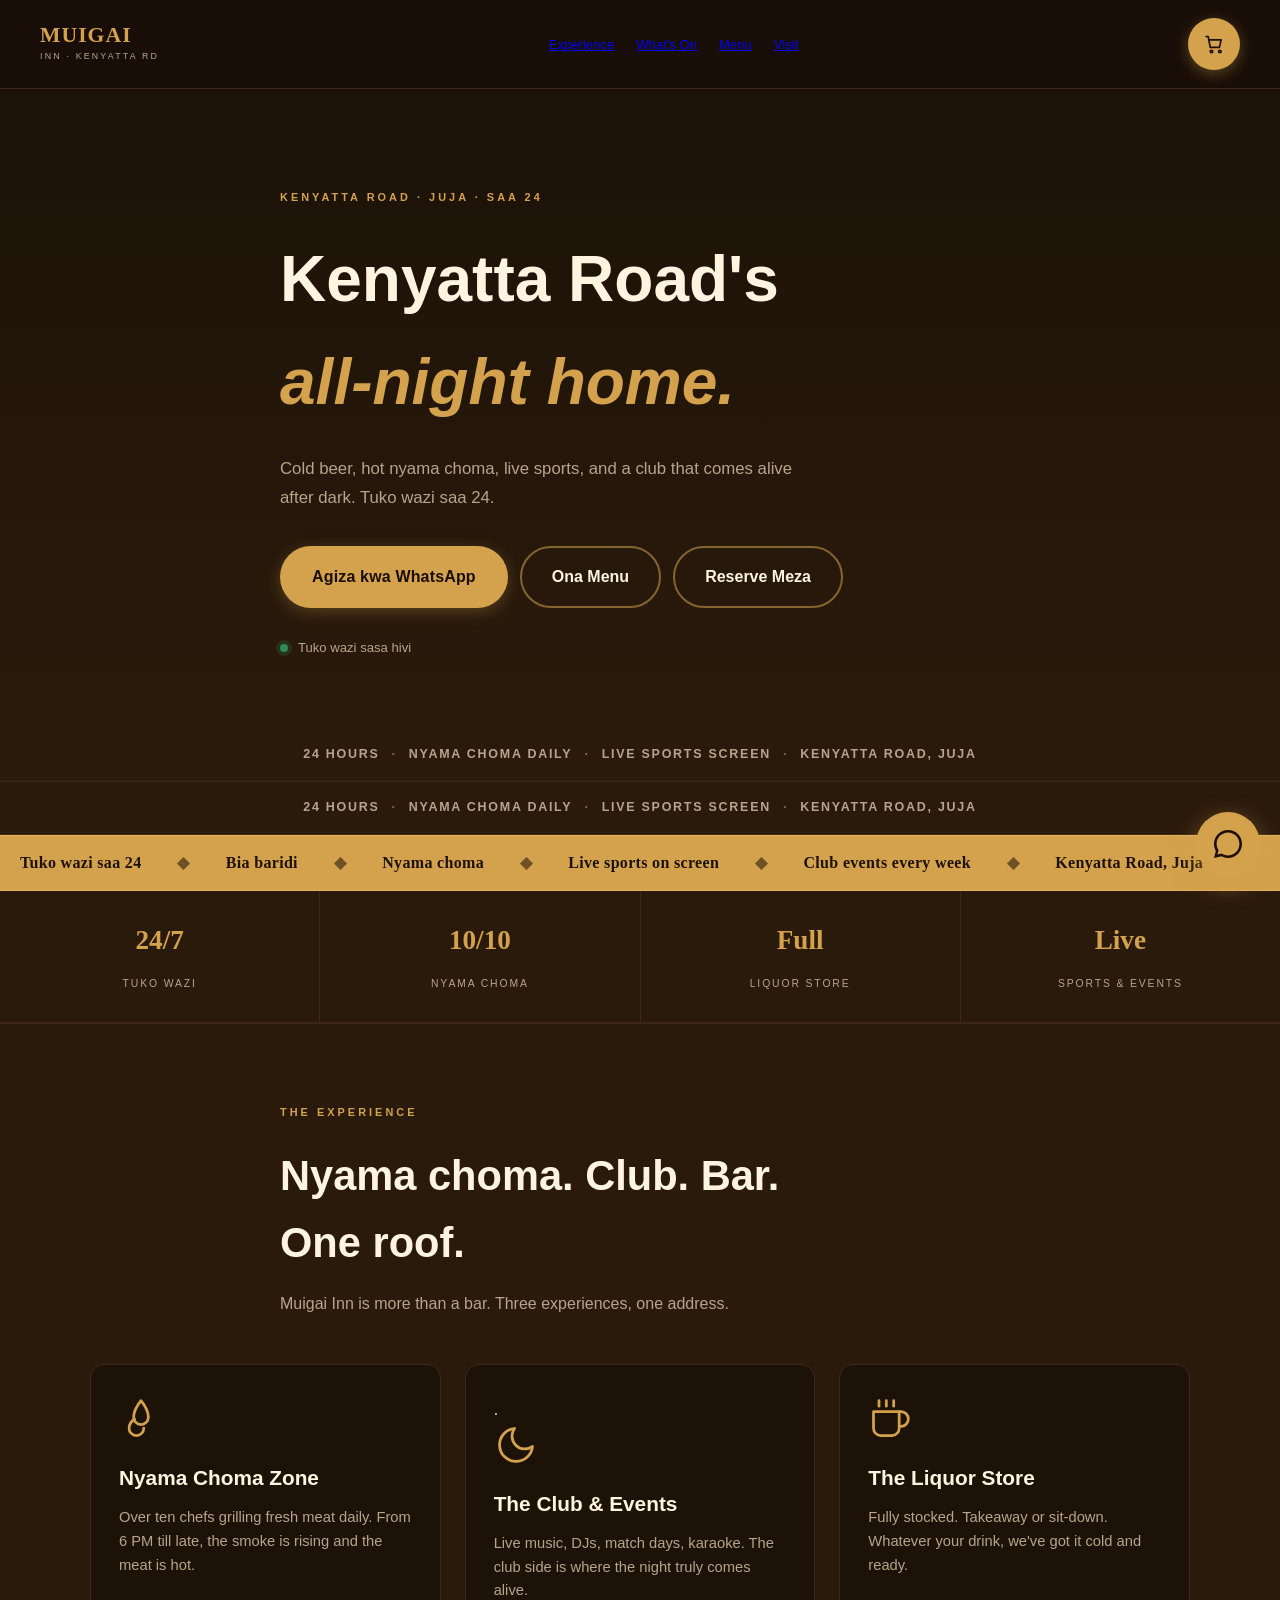
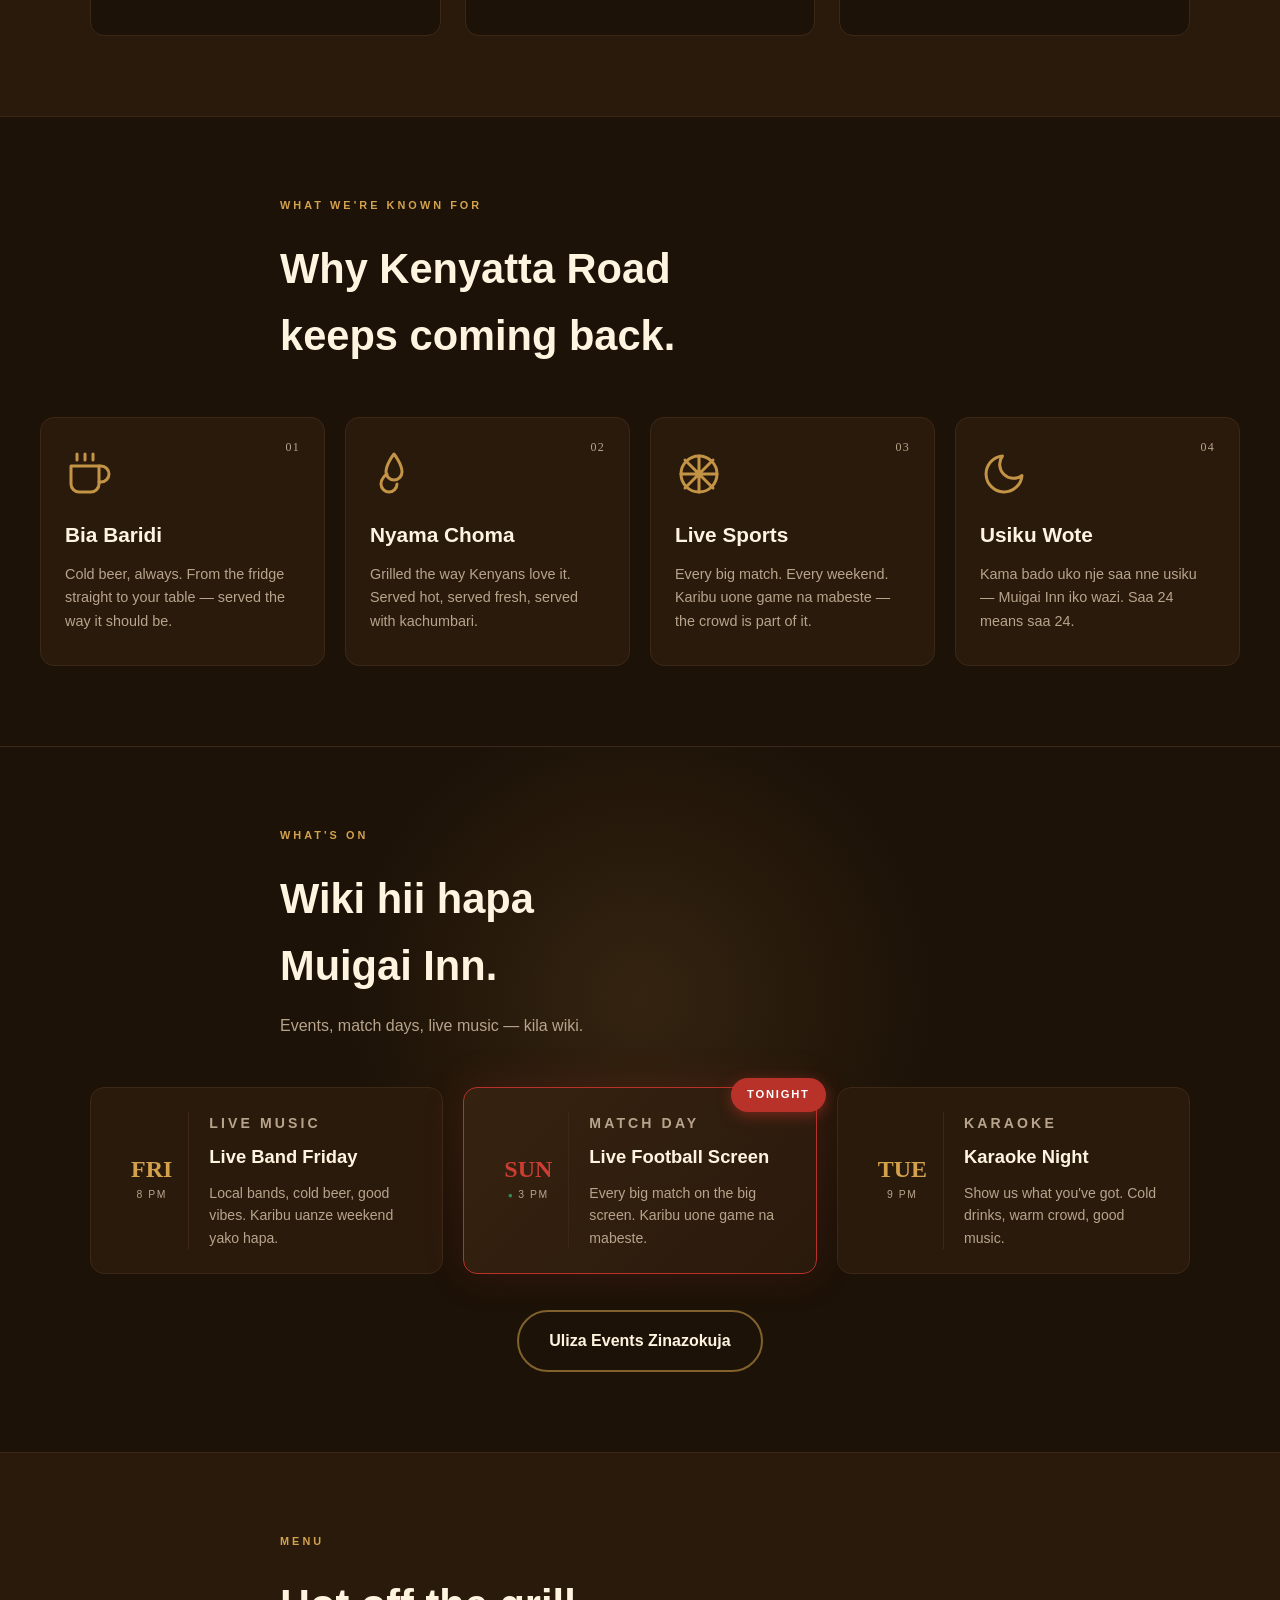
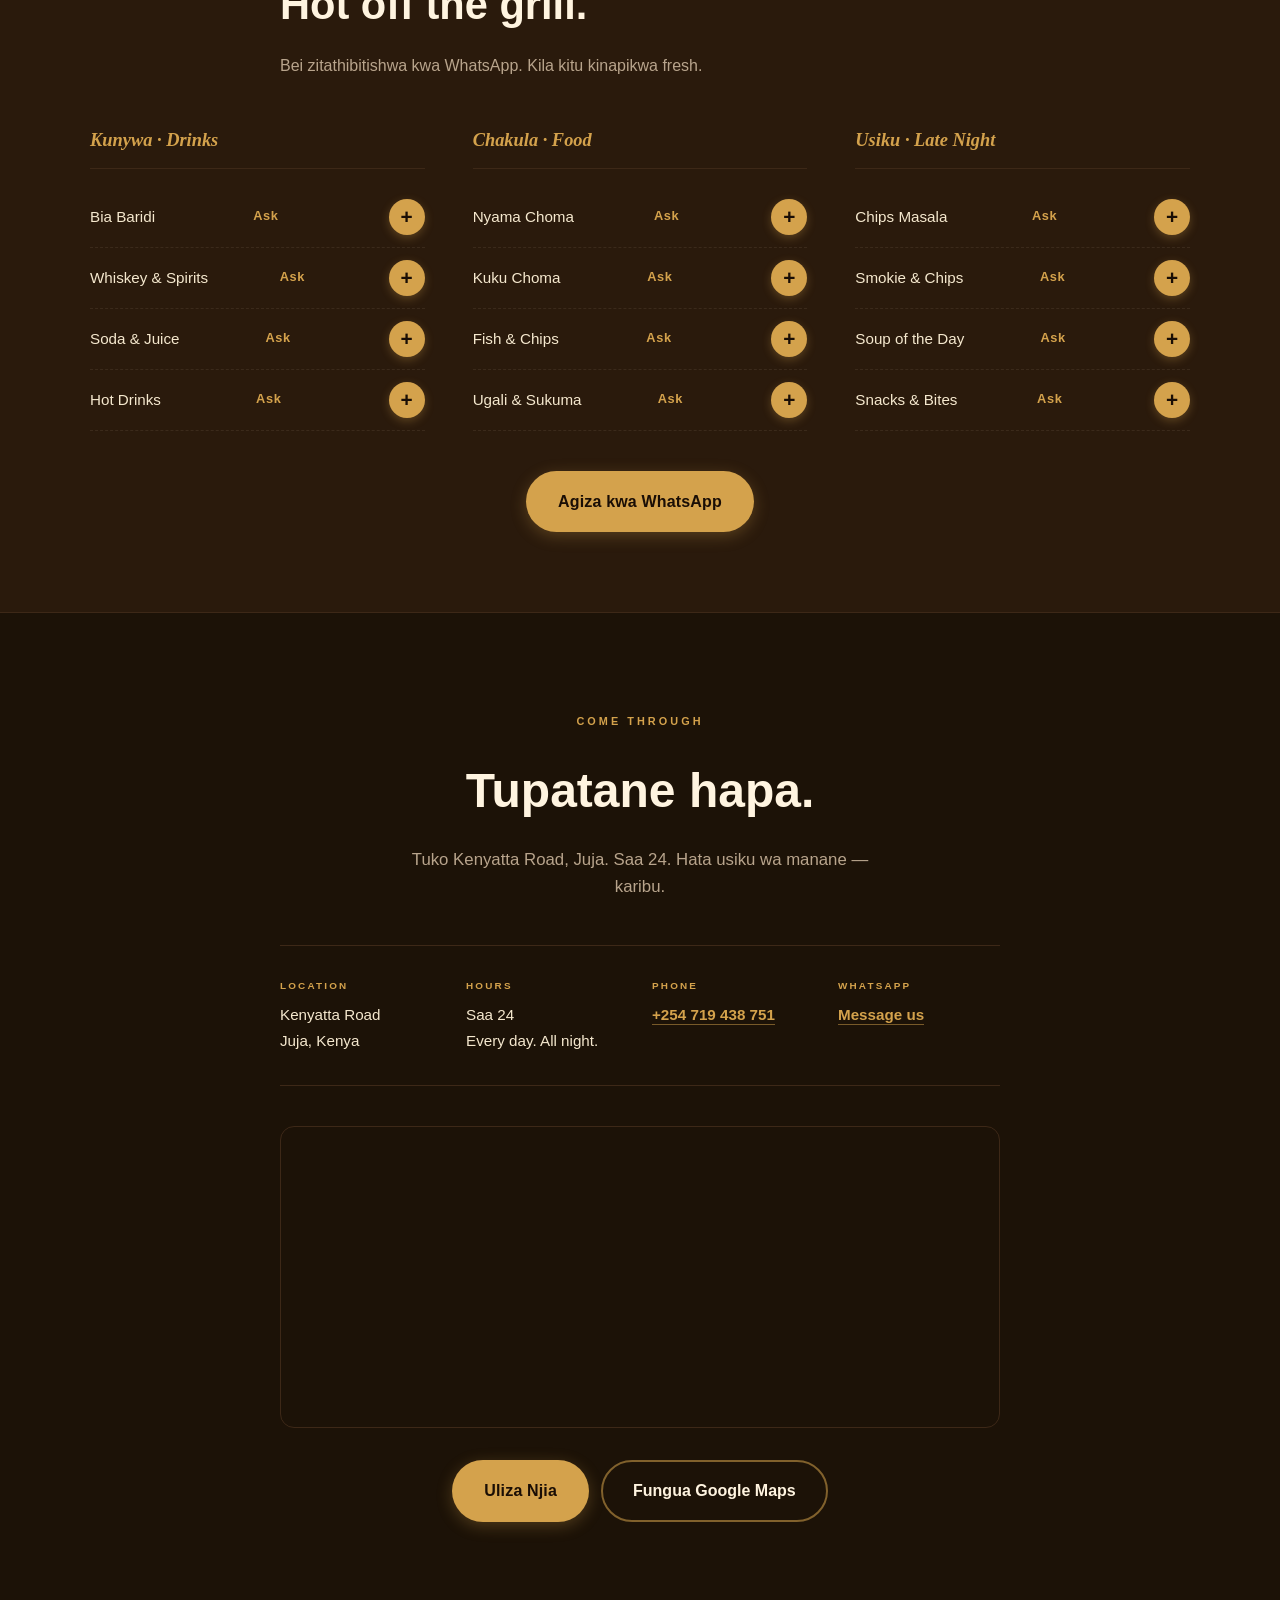
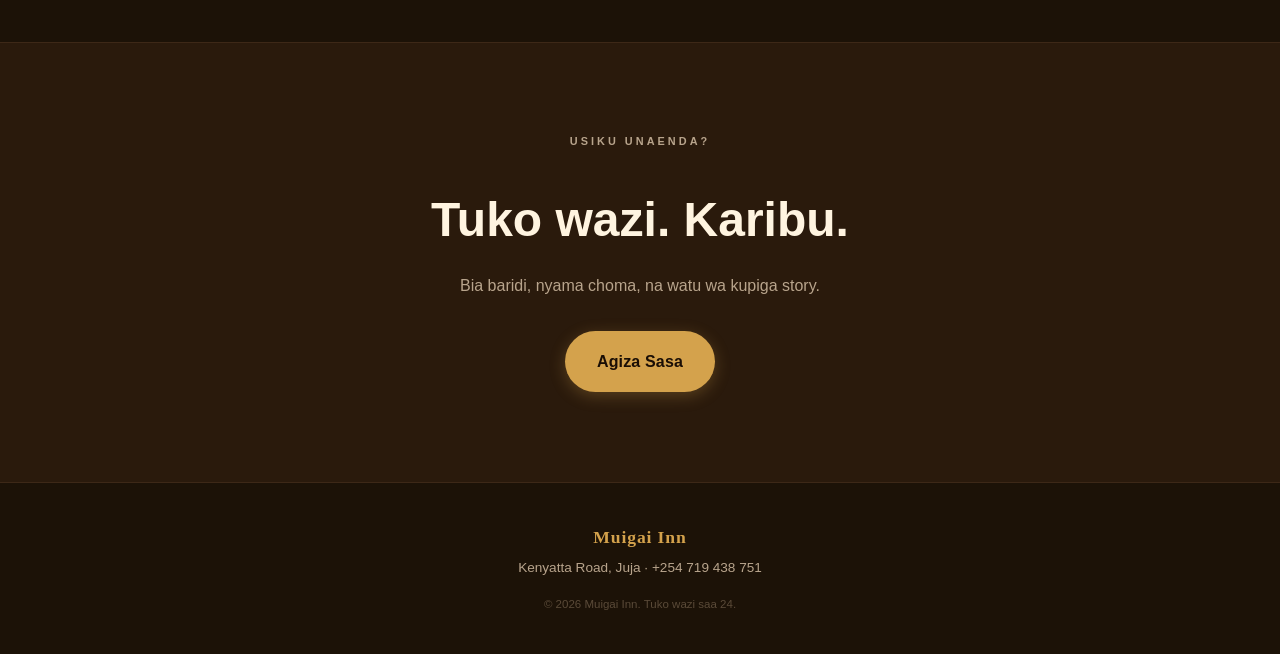
==== commit 1f3c12ac: "Remove duplicate Reserve Meza button" ====
--- a/index.html
+++ b/index.html
@@ -8,7 +8,6 @@
 <link rel="stylesheet" href="style.css">
 </head>
 <body>
-
 <header class="site-header">
   <a href="#top" class="brand">
     <span class="brand-mark">MUIGAI</span>
@@ -41,7 +40,6 @@
         <a href="https://wa.me/254719438751?text=Habari%20Muigai%20Inn%20[SITE]%2C%20nataka%20kuagiza" class="btn btn-primary" target="_blank" rel="noopener">Agiza kwa WhatsApp</a>
         <a href="#menu" class="btn btn-secondary">Ona Menu</a>
         <a href="https://wa.me/254719438751?text=Habari%20Muigai%20Inn%20[SITE]%2C%20nataka%20kureserve%20meza" class="btn btn-secondary" target="_blank" rel="noopener">Reserve Meza</a>
-        <a href="https://wa.me/254719438751?text=Habari%20Muigai%20Inn%20[SITE]%2C%20nataka%20kureserve%20meza" class="btn btn-secondary" target="_blank" rel="noopener">Reserve Meza</a>
       </div>
       <div class="hero-status">
         <span class="status-dot"></span>
--- a/style.css
+++ b/style.css
@@ -857,3 +857,12 @@
 @media (max-width: 480px) {
   .trust-bar { font-size: 0.68rem; gap: 8px; padding: 14px 16px; }
 }
+@media (max-width: 480px) {
+  .trust-bar {
+    flex-direction: column;
+    gap: 6px;
+    font-size: 0.68rem;
+  }
+  .trust-bar .sep { display: none; }
+}
+
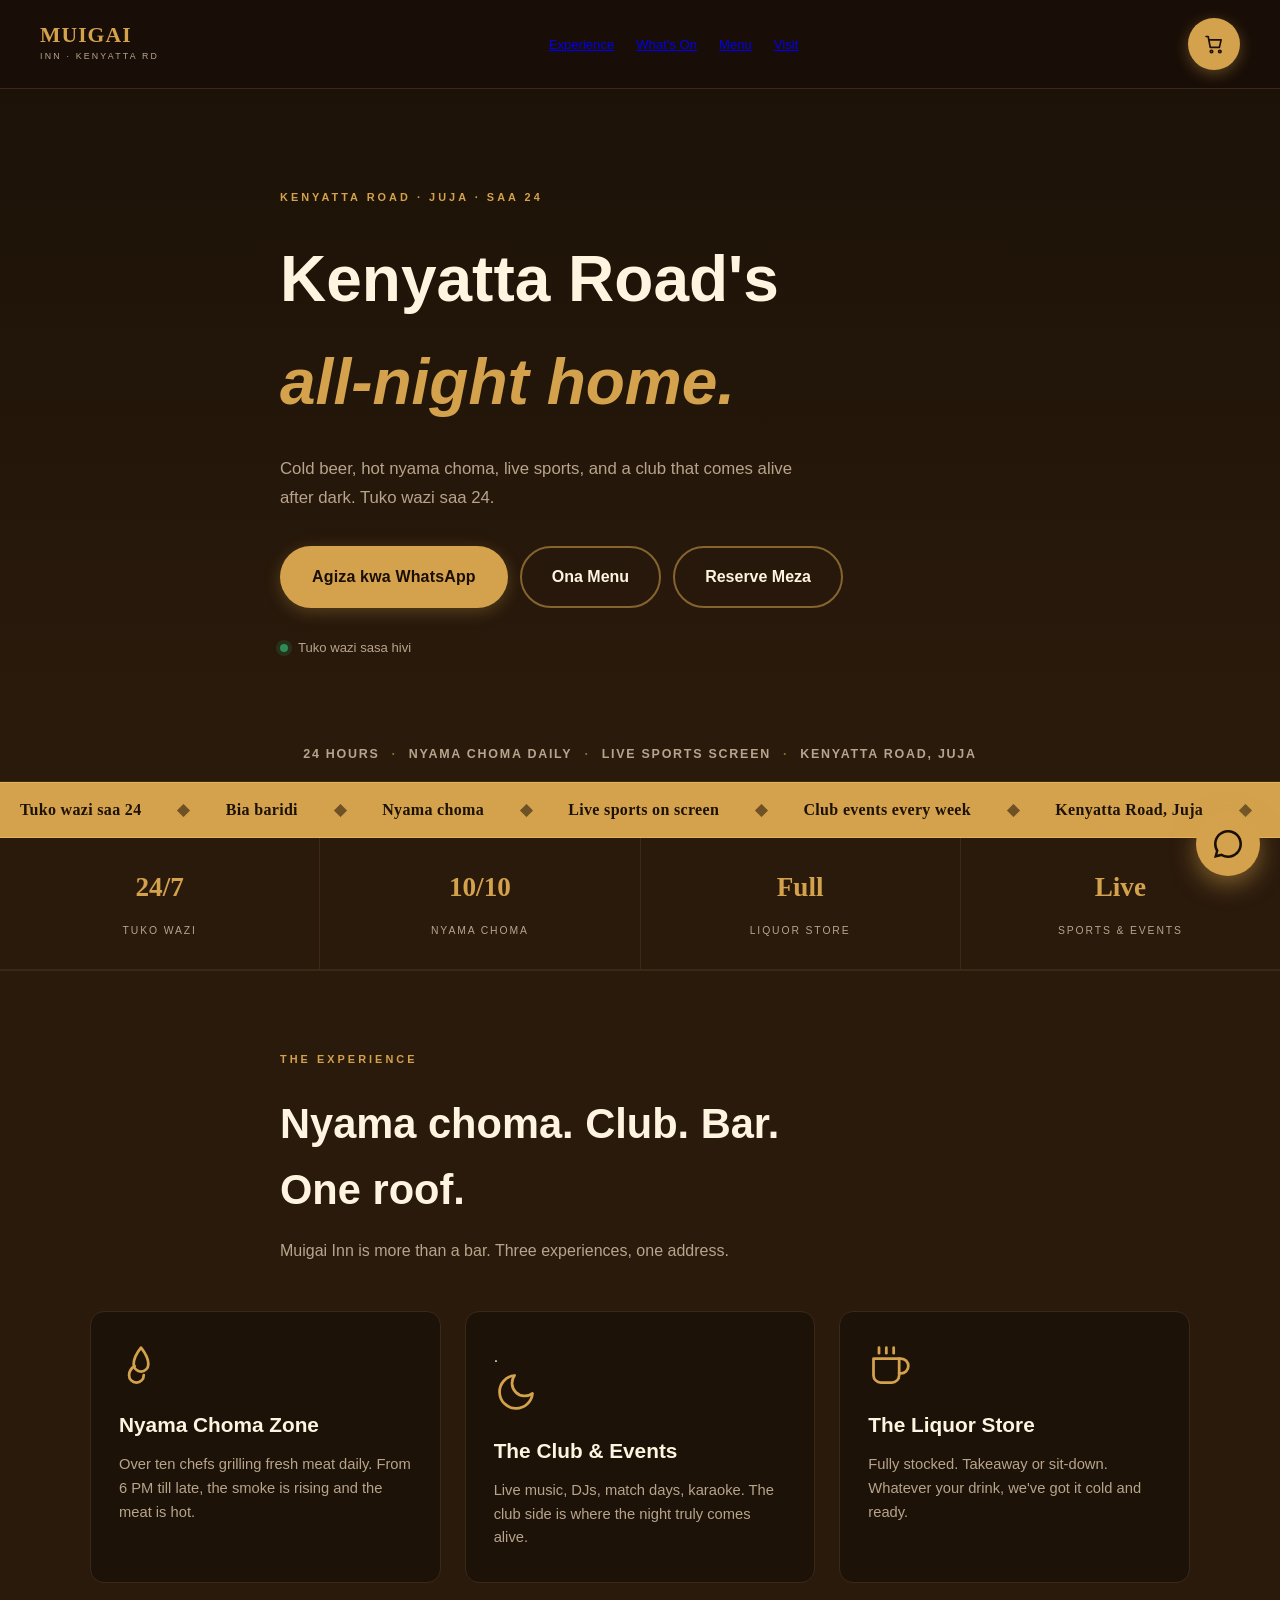
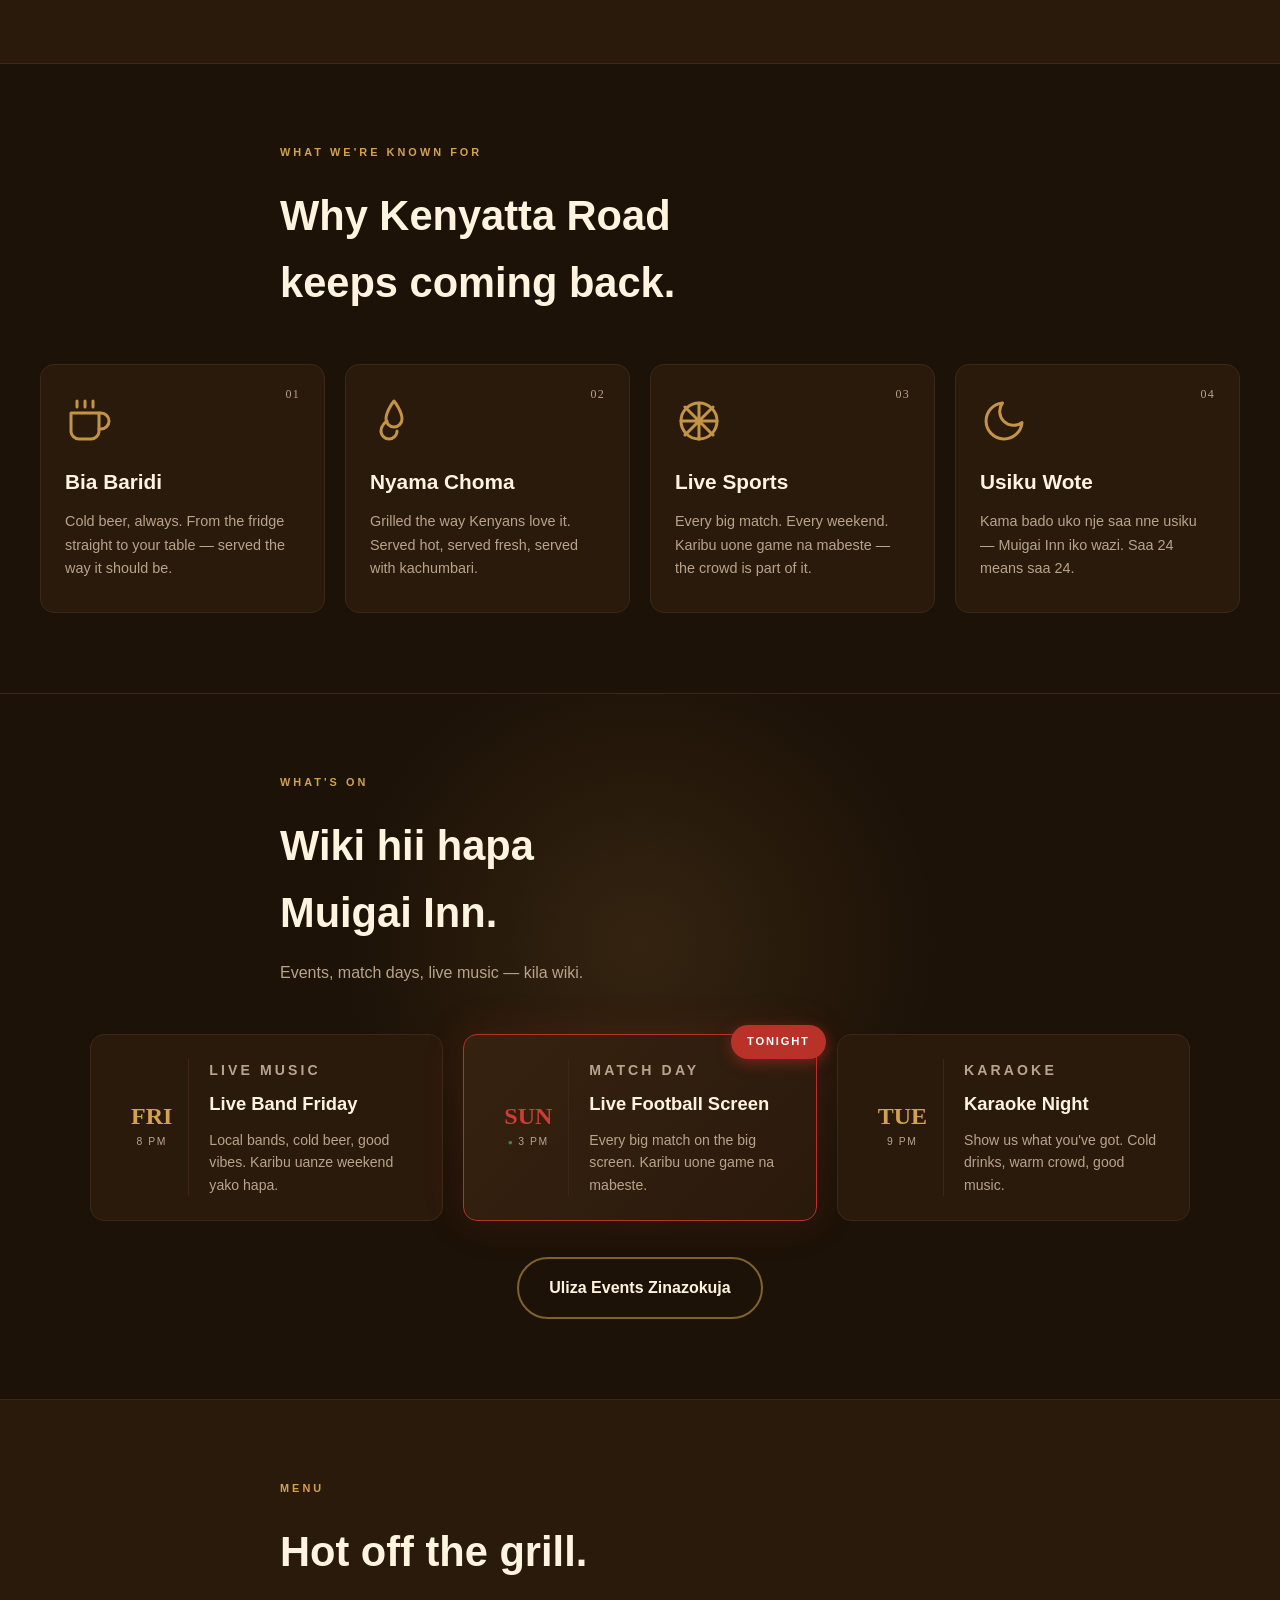
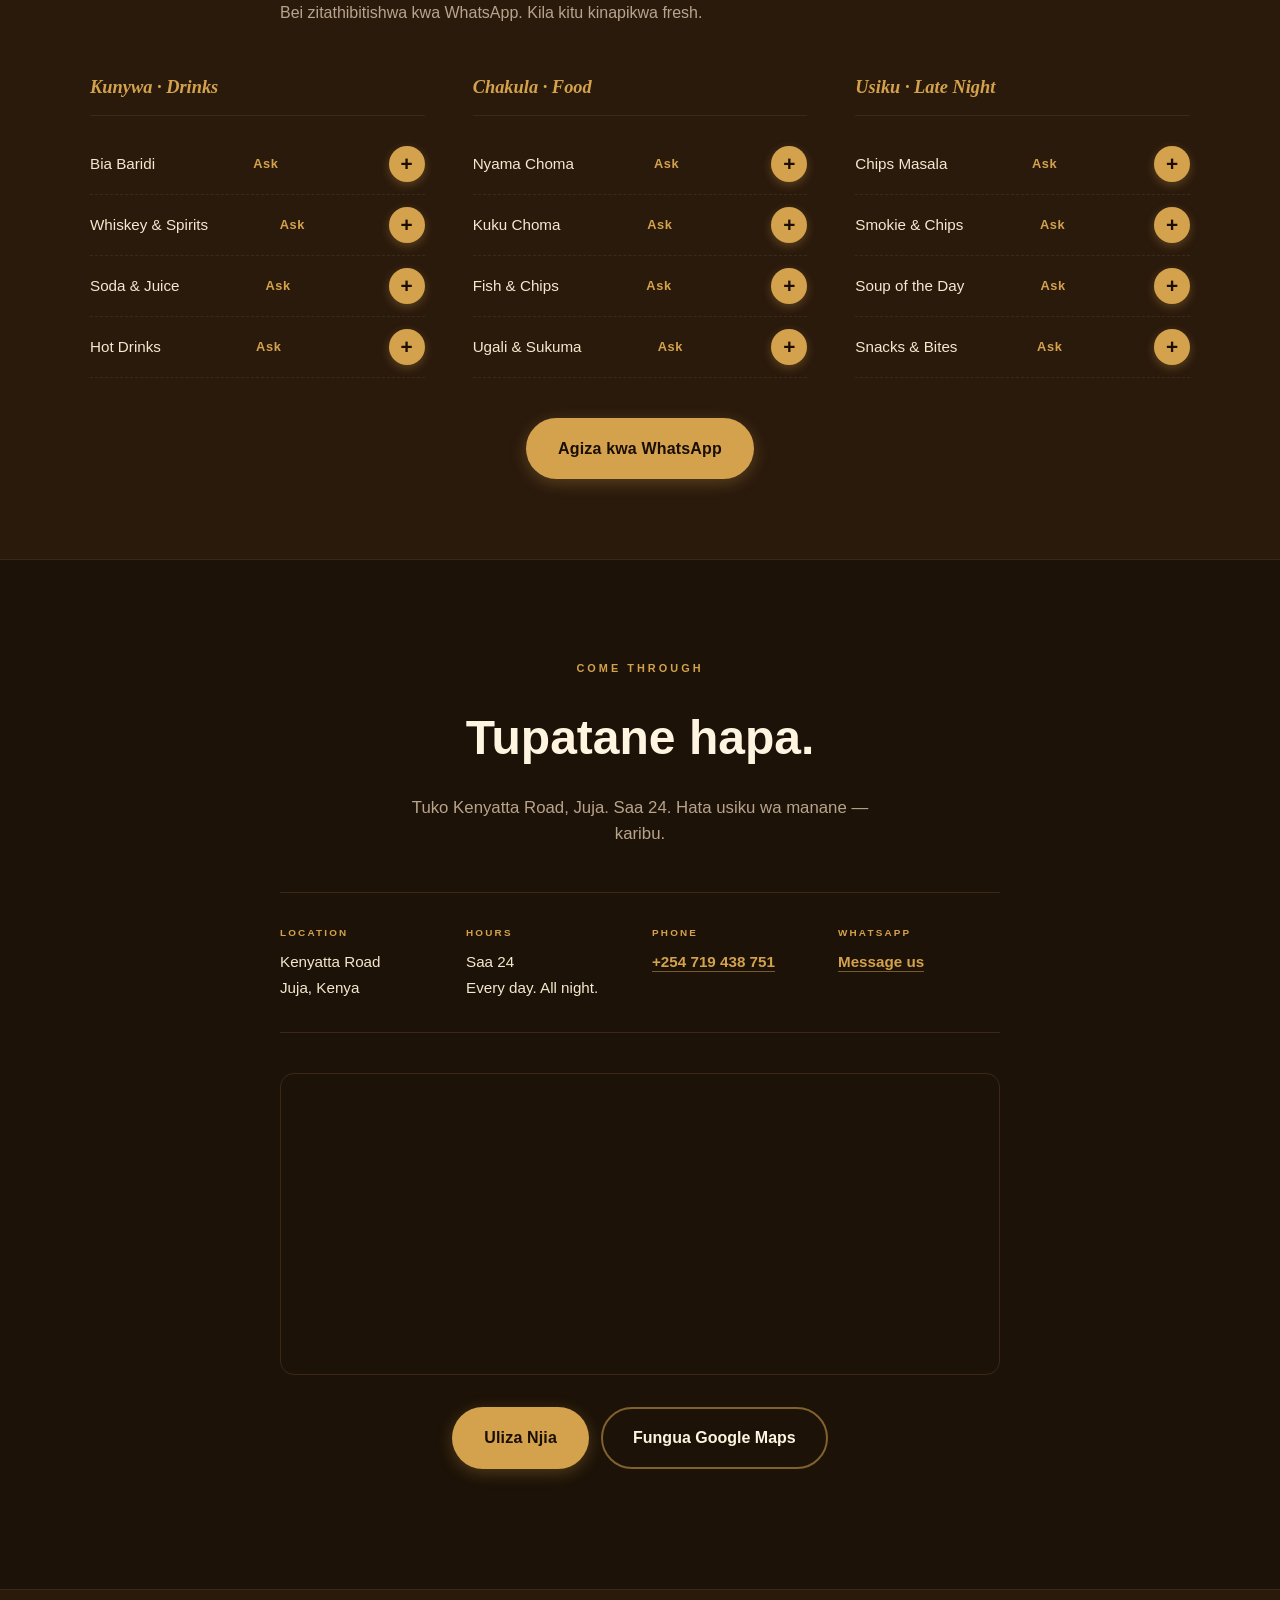
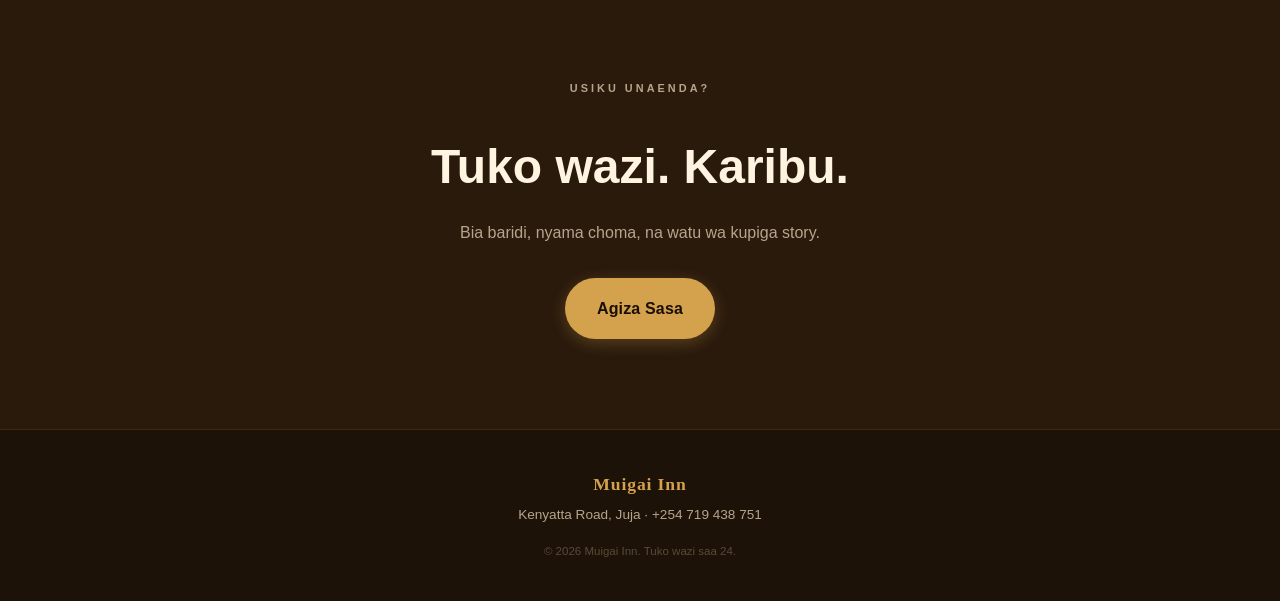
==== commit 79c4212a: "Add back-to-top button, fix duplicate trust bar" ====
--- a/index.html
+++ b/index.html
@@ -57,12 +57,7 @@
   </div>
 
 
-  <div class="trust-bar">
-    <span>24 Hours</span><span class="sep">·</span>
-    <span>Nyama Choma Daily</span><span class="sep">·</span>
-    <span>Live Sports Screen</span><span class="sep">·</span>
-    <span>Kenyatta Road, Juja</span>
-  </div>
+  
 
   <!-- TICKER -->
   <div class="ticker">
@@ -354,5 +349,10 @@
 <div class="toast" id="toast">Imeongezwa</div>
 
 <script src="script.js"></script>
+
+<button type="button" class="back-to-top" id="backToTop" aria-label="Back to top">
+  <svg viewBox="0 0 24 24" width="22" height="22" fill="none" stroke="currentColor" stroke-width="2.5" stroke-linecap="round" stroke-linejoin="round"><path d="M12 19V5M5 12l7-7 7 7"/></svg>
+</button>
+
 </body>
 </html>
--- a/style.css
+++ b/style.css
@@ -866,3 +866,51 @@
   .trust-bar .sep { display: none; }
 }
 
+
+/* ===== BACK TO TOP ===== */
+.back-to-top {
+  position: fixed;
+  bottom: 30px;
+  right: 20px;
+  width: 52px;
+  height: 52px;
+  border-radius: 50%;
+  background: var(--amber);
+  color: #1A0E05;
+  border: none;
+  display: flex;
+  align-items: center;
+  justify-content: center;
+  cursor: pointer;
+  opacity: 0;
+  pointer-events: none;
+  transform: translateY(20px);
+  transition: opacity 0.3s, transform 0.3s, background 0.2s;
+  box-shadow: 0 6px 20px rgba(212, 162, 76, 0.45);
+  z-index: 300;
+}
+.back-to-top.show {
+  opacity: 1;
+  pointer-events: auto;
+  transform: translateY(0);
+}
+.back-to-top:hover {
+  background: var(--amber-light);
+  transform: translateY(-2px);
+}
+/* Move floating WhatsApp up when back-to-top is showing */
+.back-to-top.show ~ .floating-whatsapp,
+.floating-whatsapp.with-top {
+  bottom: 100px;
+}
+
+/* Ensure trust bar doesn't duplicate visually on mobile */
+@media (max-width: 480px) {
+  .trust-bar {
+    flex-direction: column;
+    gap: 6px;
+    font-size: 0.68rem;
+    padding: 14px 16px;
+  }
+  .trust-bar .sep { display: none; }
+}
